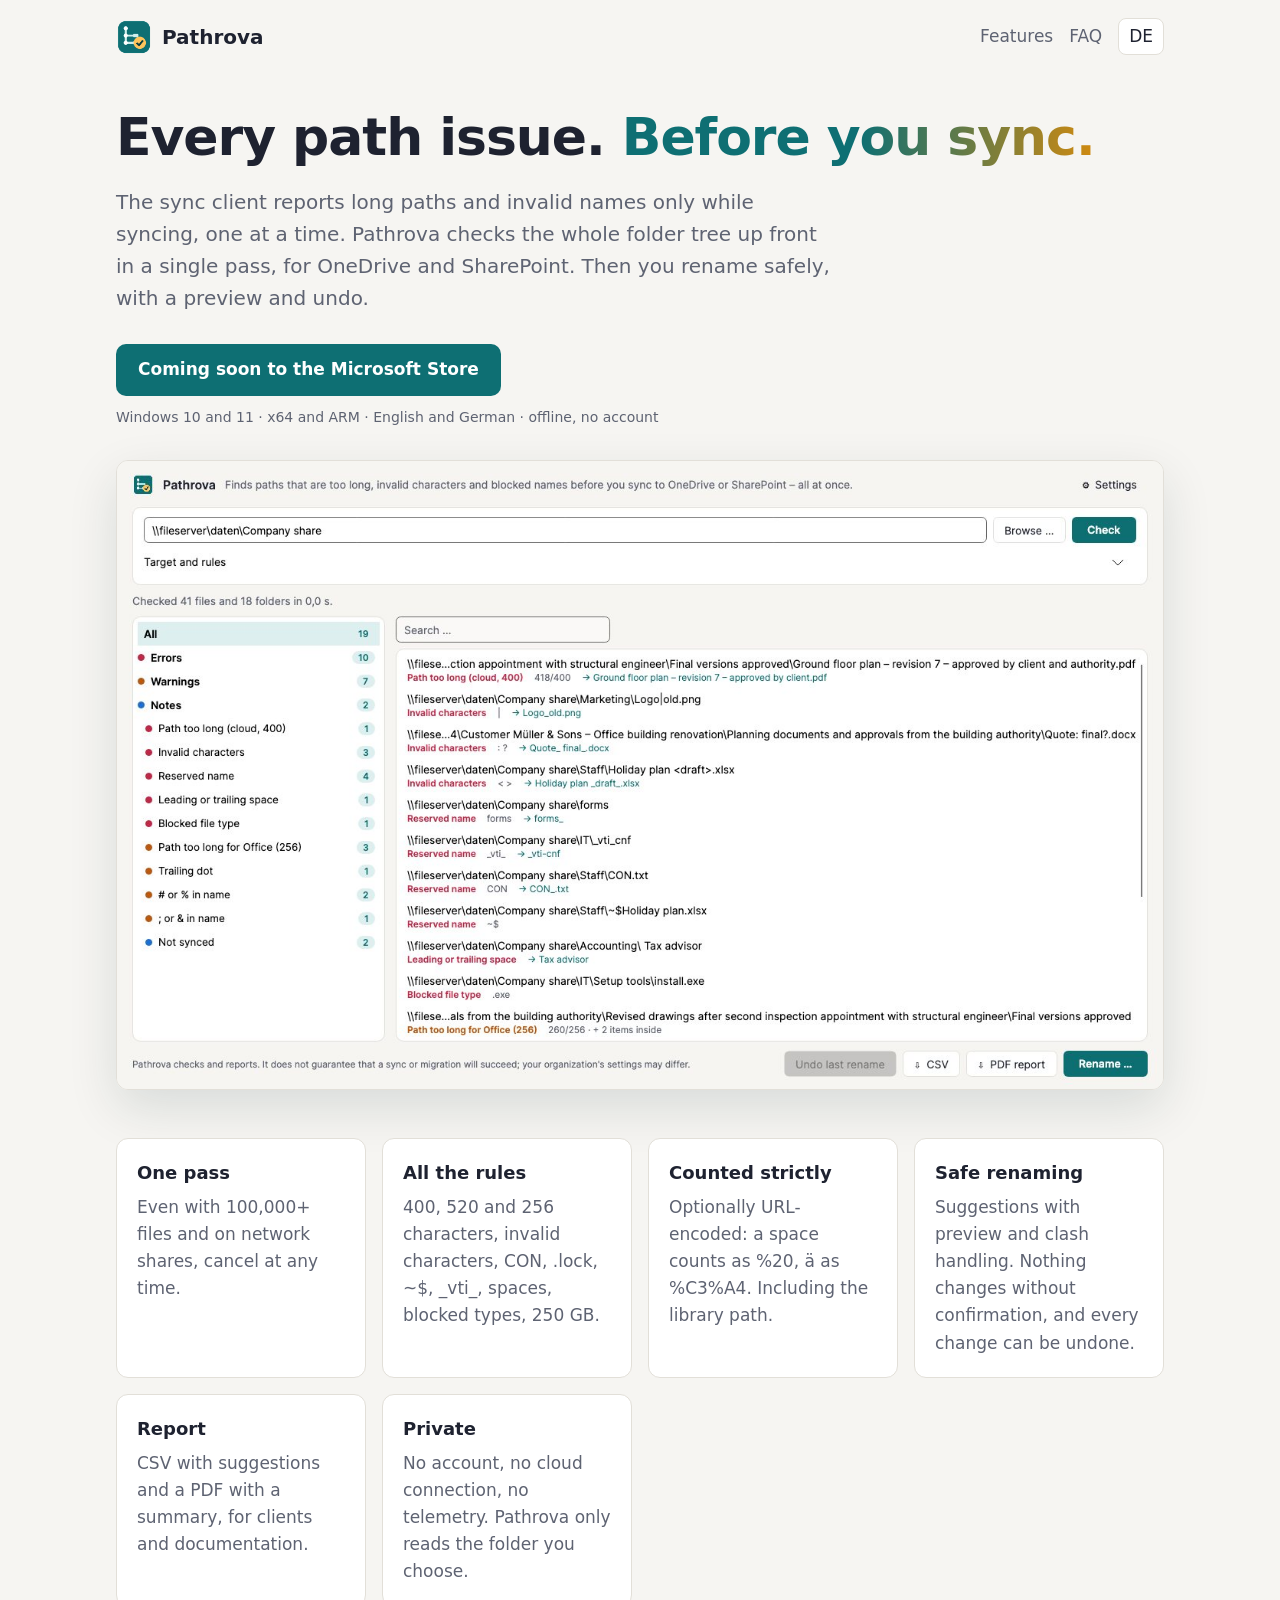
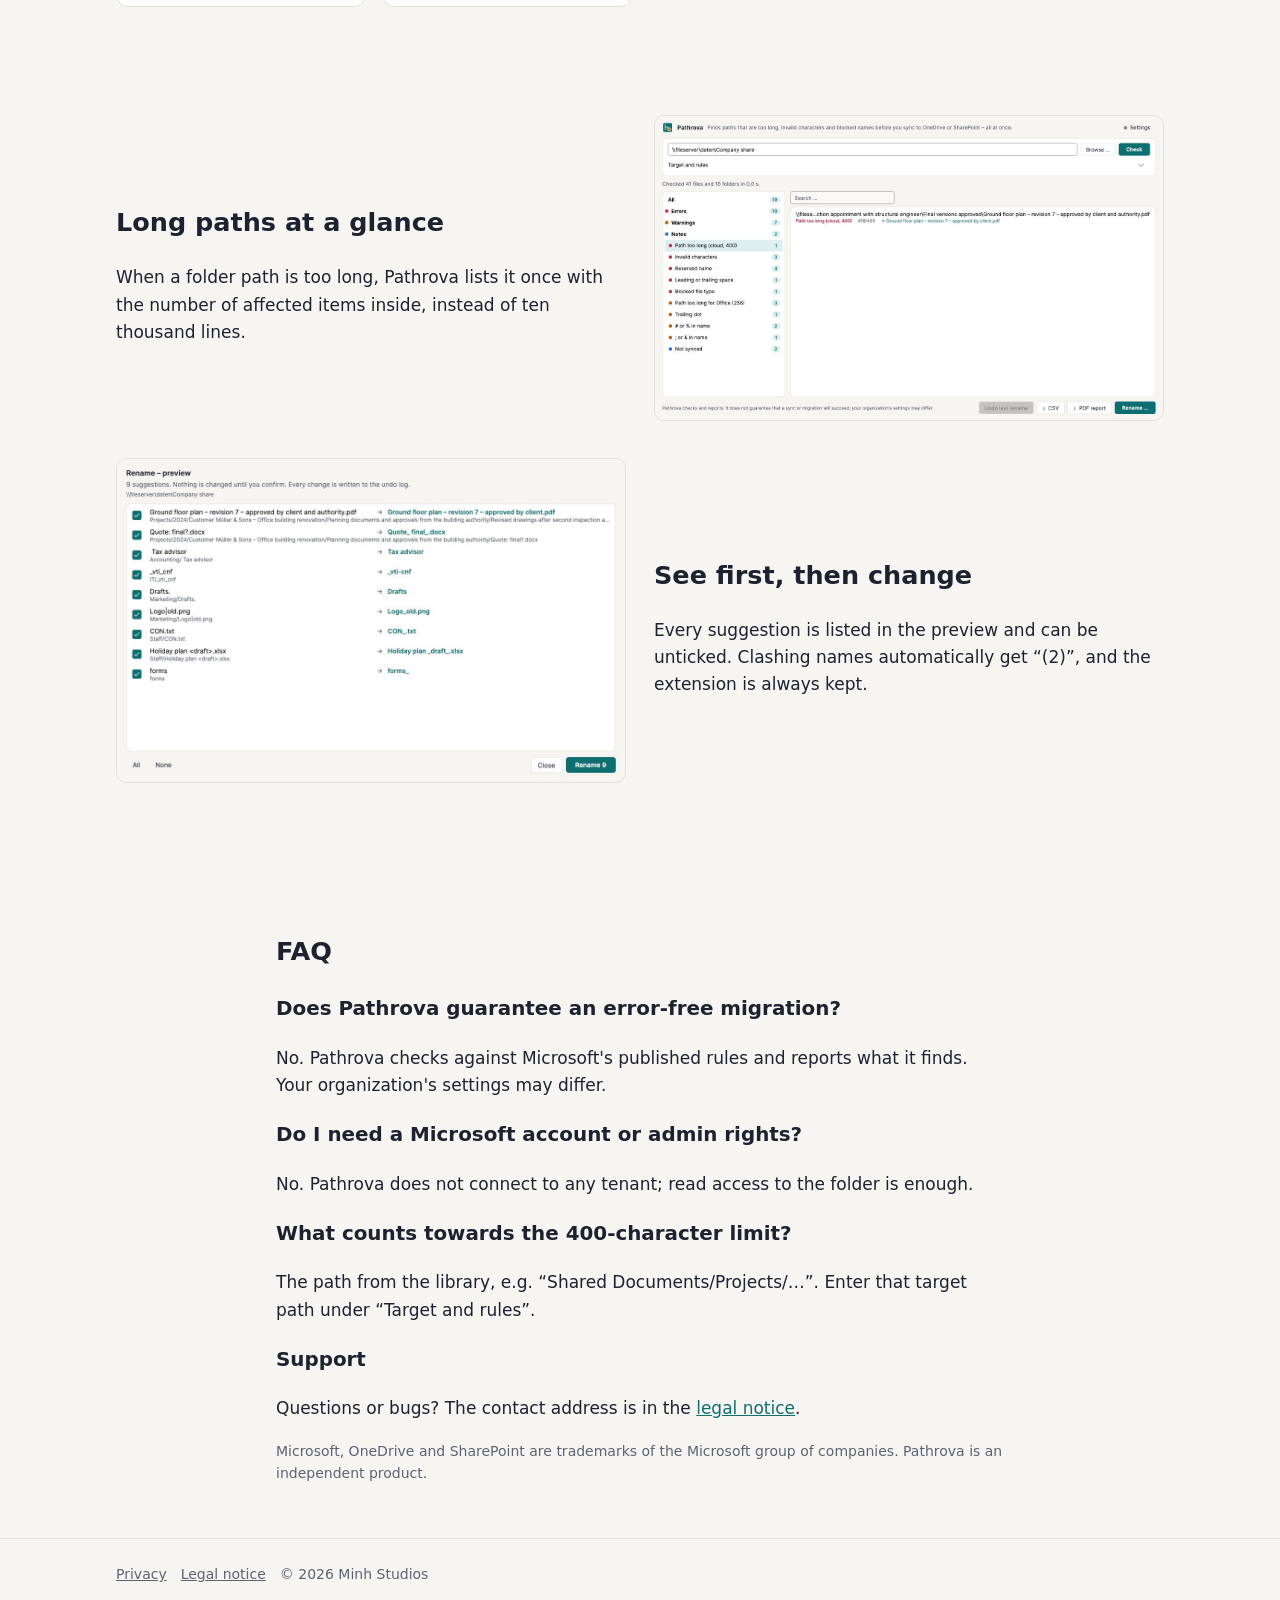
==== website/index.html @ bcbbc885 "Store-Texte, Webseite, MSIX- und Windows-Prüfskripte" ====
<!doctype html>
<html lang="de">
<head>
<meta charset="utf-8"><meta name="viewport" content="width=device-width,initial-scale=1">
<title>Pathrova – Pfadprüfer für Cloud-Migration</title>
<meta name="description" content="Pathrova findet zu lange Pfade, ungültige Zeichen und gesperrte Namen, bevor du Ordner nach OneDrive oder SharePoint synchronisierst – alle auf einmal, mit sicherem Umbenennen und Bericht.">
<meta property="og:title" content="Pathrova – Pfadprüfer für Cloud-Migration"><meta property="og:image" content="img/de-1-overview.jpg">
<link rel="icon" href="favicon.png"><link rel="stylesheet" href="style.css"><script src="lang.js"></script>
</head>
<body>
<div class="wrap">
<nav><a class="brand" href="./"><img src="img/icon.png" alt="">Pathrova</a>
<div class="links"><a href="#features"><span data-l="de">Funktionen</span><span data-l="en">Features</span></a><a href="#faq">FAQ</a><button class="lang" onclick="toggleLang()"><span data-l="de">EN</span><span data-l="en">DE</span></button></div></nav>

<h1><span data-l="de">Alle Pfadprobleme. <em>Vor dem Sync.</em></span><span data-l="en">Every path issue. <em>Before you sync.</em></span></h1>
<p class="lead"><span data-l="de">Der Sync-Client meldet zu lange Pfade und ungültige Namen erst unterwegs, und zwar einzeln. Pathrova prüft den ganzen Ordnerbaum vorher in einem Durchgang, für OneDrive und SharePoint. Danach benennst du sicher um, mit Vorschau und Rückgängig.</span>
<span data-l="en">The sync client reports long paths and invalid names only while syncing, one at a time. Pathrova checks the whole folder tree up front in a single pass, for OneDrive and SharePoint. Then you rename safely, with a preview and undo.</span></p>
<a class="btn" href="#" aria-disabled="true"><span data-l="de">Bald im Microsoft Store</span><span data-l="en">Coming soon to the Microsoft Store</span></a>
<p class="note"><span data-l="de">Windows 10 und 11 · x64 und ARM · Deutsch und Englisch · offline, ohne Konto</span><span data-l="en">Windows 10 and 11 · x64 and ARM · English and German · offline, no account</span></p>
<img class="shot" data-l="de" src="img/de-1-overview.jpg" alt="Pathrova zeigt alle Probleme einer Firmenablage nach Art gruppiert" width="1366" height="820">
<img class="shot" data-l="en" src="img/en-1-overview.jpg" alt="Pathrova showing all issues of a company share grouped by type" width="1366" height="820">
</div>

<section id="features"><div class="wrap grid">
<div class="card"><h3><span data-l="de">Ein Durchgang</span><span data-l="en">One pass</span></h3><p data-l="de">Auch bei 100.000+ Dateien und auf Netzlaufwerken, jederzeit abbrechbar.</p><p data-l="en">Even with 100,000+ files and on network shares, cancel at any time.</p></div>
<div class="card"><h3><span data-l="de">Alle Regeln</span><span data-l="en">All the rules</span></h3><p data-l="de">400, 520 und 256 Zeichen, ungültige Zeichen, CON, .lock, ~$, _vti_, Leerzeichen, gesperrte Typen, 250 GB.</p><p data-l="en">400, 520 and 256 characters, invalid characters, CON, .lock, ~$, _vti_, spaces, blocked types, 250 GB.</p></div>
<div class="card"><h3><span data-l="de">Streng gezählt</span><span data-l="en">Counted strictly</span></h3><p data-l="de">Wahlweise URL-kodiert: Leerzeichen zählt als %20, ä als %C3%A4. Inklusive Bibliothekspfad.</p><p data-l="en">Optionally URL-encoded: a space counts as %20, ä as %C3%A4. Including the library path.</p></div>
<div class="card"><h3><span data-l="de">Sicher umbenennen</span><span data-l="en">Safe renaming</span></h3><p data-l="de">Vorschläge mit Vorschau und Konfliktlösung. Ohne Bestätigung ändert sich nichts, jede Änderung lässt sich rückgängig machen.</p><p data-l="en">Suggestions with preview and clash handling. Nothing changes without confirmation, and every change can be undone.</p></div>
<div class="card"><h3><span data-l="de">Bericht</span><span data-l="en">Report</span></h3><p data-l="de">CSV mit Vorschlägen und PDF mit Zusammenfassung, für Kunden und Dokumentation.</p><p data-l="en">CSV with suggestions and a PDF with a summary, for clients and documentation.</p></div>
<div class="card"><h3><span data-l="de">Privat</span><span data-l="en">Private</span></h3><p data-l="de">Kein Konto, keine Cloud-Verbindung, keine Telemetrie. Pathrova liest nur den gewählten Ordner.</p><p data-l="en">No account, no cloud connection, no telemetry. Pathrova only reads the folder you choose.</p></div>
</div></section>

<section><div class="wrap">
<div class="two"><div><h2><span data-l="de">Lange Pfade übersichtlich</span><span data-l="en">Long paths at a glance</span></h2><p data-l="de">Ist ein Ordnerpfad zu lang, zeigt Pathrova ihn einmal mit der Zahl der betroffenen Elemente darunter, statt zehntausend Zeilen zu listen.</p><p data-l="en">When a folder path is too long, Pathrova lists it once with the number of affected items inside, instead of ten thousand lines.</p></div>
<div><img data-l="de" src="img/de-2-long-paths.jpg" alt="Zu lange Pfade" loading="lazy"><img data-l="en" src="img/en-2-long-paths.jpg" alt="Long paths" loading="lazy"></div></div>
<div class="two"><div><img data-l="de" src="img/de-4-rename-preview.jpg" alt="Umbenennen mit Vorschau" loading="lazy"><img data-l="en" src="img/en-4-rename-preview.jpg" alt="Rename preview" loading="lazy"></div>
<div><h2><span data-l="de">Erst sehen, dann ändern</span><span data-l="en">See first, then change</span></h2><p data-l="de">Jeder Vorschlag steht in der Vorschau und lässt sich abwählen. Gleichnamige Dateien bekommen automatisch „(2)“, die Endung bleibt immer erhalten.</p><p data-l="en">Every suggestion is listed in the preview and can be unticked. Clashing names automatically get “(2)”, and the extension is always kept.</p></div></div>
</div></section>

<section id="faq"><div class="wrap doc">
<h2>FAQ</h2>
<h3><span data-l="de">Garantiert Pathrova eine fehlerfreie Migration?</span><span data-l="en">Does Pathrova guarantee an error-free migration?</span></h3>
<p data-l="de">Nein. Pathrova prüft nach den veröffentlichten Regeln von Microsoft und zeigt an, was es findet. Einstellungen deiner Organisation können abweichen.</p><p data-l="en">No. Pathrova checks against Microsoft's published rules and reports what it finds. Your organization's settings may differ.</p>
<h3><span data-l="de">Brauche ich ein Microsoft-Konto oder Adminrechte?</span><span data-l="en">Do I need a Microsoft account or admin rights?</span></h3>
<p data-l="de">Nein. Pathrova verbindet sich mit keinem Mandanten, es reicht Lesezugriff auf den Ordner.</p><p data-l="en">No. Pathrova does not connect to any tenant; read access to the folder is enough.</p>
<h3><span data-l="de">Was zählt zur 400-Zeichen-Grenze?</span><span data-l="en">What counts towards the 400-character limit?</span></h3>
<p data-l="de">Der Pfad ab der Bibliothek, also z. B. „Freigegebene Dokumente/Projekte/…“. Diesen Zielpfad trägst du unter „Ziel und Regeln“ ein.</p><p data-l="en">The path from the library, e.g. “Shared Documents/Projects/…”. Enter that target path under “Target and rules”.</p>
<h3>Support</h3>
<p data-l="de">Fragen oder Fehler? Die Kontaktadresse steht im <a href="https://minh.systems/impressum/">Impressum</a>.</p><p data-l="en">Questions or bugs? The contact address is in the <a href="https://minh.systems/impressum/">legal notice</a>.</p>
<p class="note"><span data-l="de">Microsoft, OneDrive und SharePoint sind Marken der Microsoft-Unternehmensgruppe. Pathrova ist ein unabhängiges Produkt.</span><span data-l="en">Microsoft, OneDrive and SharePoint are trademarks of the Microsoft group of companies. Pathrova is an independent product.</span></p>
</div></section>

<footer><div class="wrap"><a href="privacy.html"><span data-l="de">Datenschutz</span><span data-l="en">Privacy</span></a><a href="https://minh.systems/impressum/"><span data-l="de">Impressum</span><span data-l="en">Legal notice</span></a><span>© 2026 Minh Studios</span></div></footer>
</body>
</html>
---- website/style.css ----
:root{--bg:#f6f5f2;--surface:#fff;--ink:#1e2230;--muted:#5e6372;--line:#e2dfd8;--accent:#0e6f73;--on:#fff;--left:#0e6f73;--right:#d08a10}
@media (prefers-color-scheme:dark){:root{--bg:#15171e;--surface:#1e212b;--ink:#ecedf3;--muted:#a3a8b8;--line:#323748;--accent:#6fd3cf;--on:#062a2b;--left:#6fd3cf;--right:#ffc45c}}
*{box-sizing:border-box}html{-webkit-text-size-adjust:100%}
body{margin:0;background:var(--bg);color:var(--ink);font:17px/1.6 "Segoe UI Variable Text","Segoe UI",system-ui,-apple-system,sans-serif}
a{color:var(--accent)}.wrap{max-width:1080px;margin:0 auto;padding:0 16px}
nav{display:flex;align-items:center;justify-content:space-between;padding:18px 0;gap:12px}
.brand{display:flex;align-items:center;gap:10px;font-weight:700;font-size:20px;color:var(--ink);text-decoration:none}.brand img{width:36px;height:36px}
.links{display:flex;gap:16px;align-items:center}.links a{color:var(--muted);text-decoration:none}
button.lang{border:1px solid var(--line);background:var(--surface);color:var(--ink);border-radius:8px;padding:4px 10px;font:inherit;cursor:pointer}
h1{font-size:clamp(32px,5vw,52px);line-height:1.1;margin:36px 0 14px;letter-spacing:-.02em}
h1 em{font-style:normal;background:linear-gradient(90deg,var(--left),var(--accent),var(--right));-webkit-background-clip:text;background-clip:text;color:transparent}
.lead{font-size:20px;color:var(--muted);max-width:720px}
.btn{display:inline-block;background:var(--accent);color:var(--on);padding:12px 22px;border-radius:10px;text-decoration:none;font-weight:600;margin:10px 8px 0 0}
.btn.alt{background:transparent;color:var(--ink);border:1px solid var(--line)}
.note{color:var(--muted);font-size:14px;margin-top:10px}
.shot{width:100%;height:auto;border-radius:12px;border:1px solid var(--line);box-shadow:0 18px 50px rgba(10,40,40,.12);margin:32px 0 8px;display:block}
section{padding:40px 0}
.grid{display:grid;grid-template-columns:repeat(auto-fit,minmax(240px,1fr));gap:16px}
.card{background:var(--surface);border:1px solid var(--line);border-radius:12px;padding:20px}.card h3{margin:0 0 6px;font-size:18px}.card p{margin:0;color:var(--muted)}
.two{display:grid;grid-template-columns:1fr 1fr;gap:28px;align-items:center;margin:28px 0}.two img{width:100%;border-radius:10px;border:1px solid var(--line)}
@media (max-width:760px){.two{grid-template-columns:1fr}}
table{border-collapse:collapse;width:100%;background:var(--surface);border-radius:12px;overflow:hidden}th,td{padding:10px 12px;border-bottom:1px solid var(--line);text-align:left}
footer{border-top:1px solid var(--line);padding:24px 0;color:var(--muted);font-size:14px}footer a{color:var(--muted);margin-right:14px}
html[lang=de] [data-l=en],html[lang=en] [data-l=de]{display:none}
.doc{max-width:760px}.doc h2{margin-top:32px}
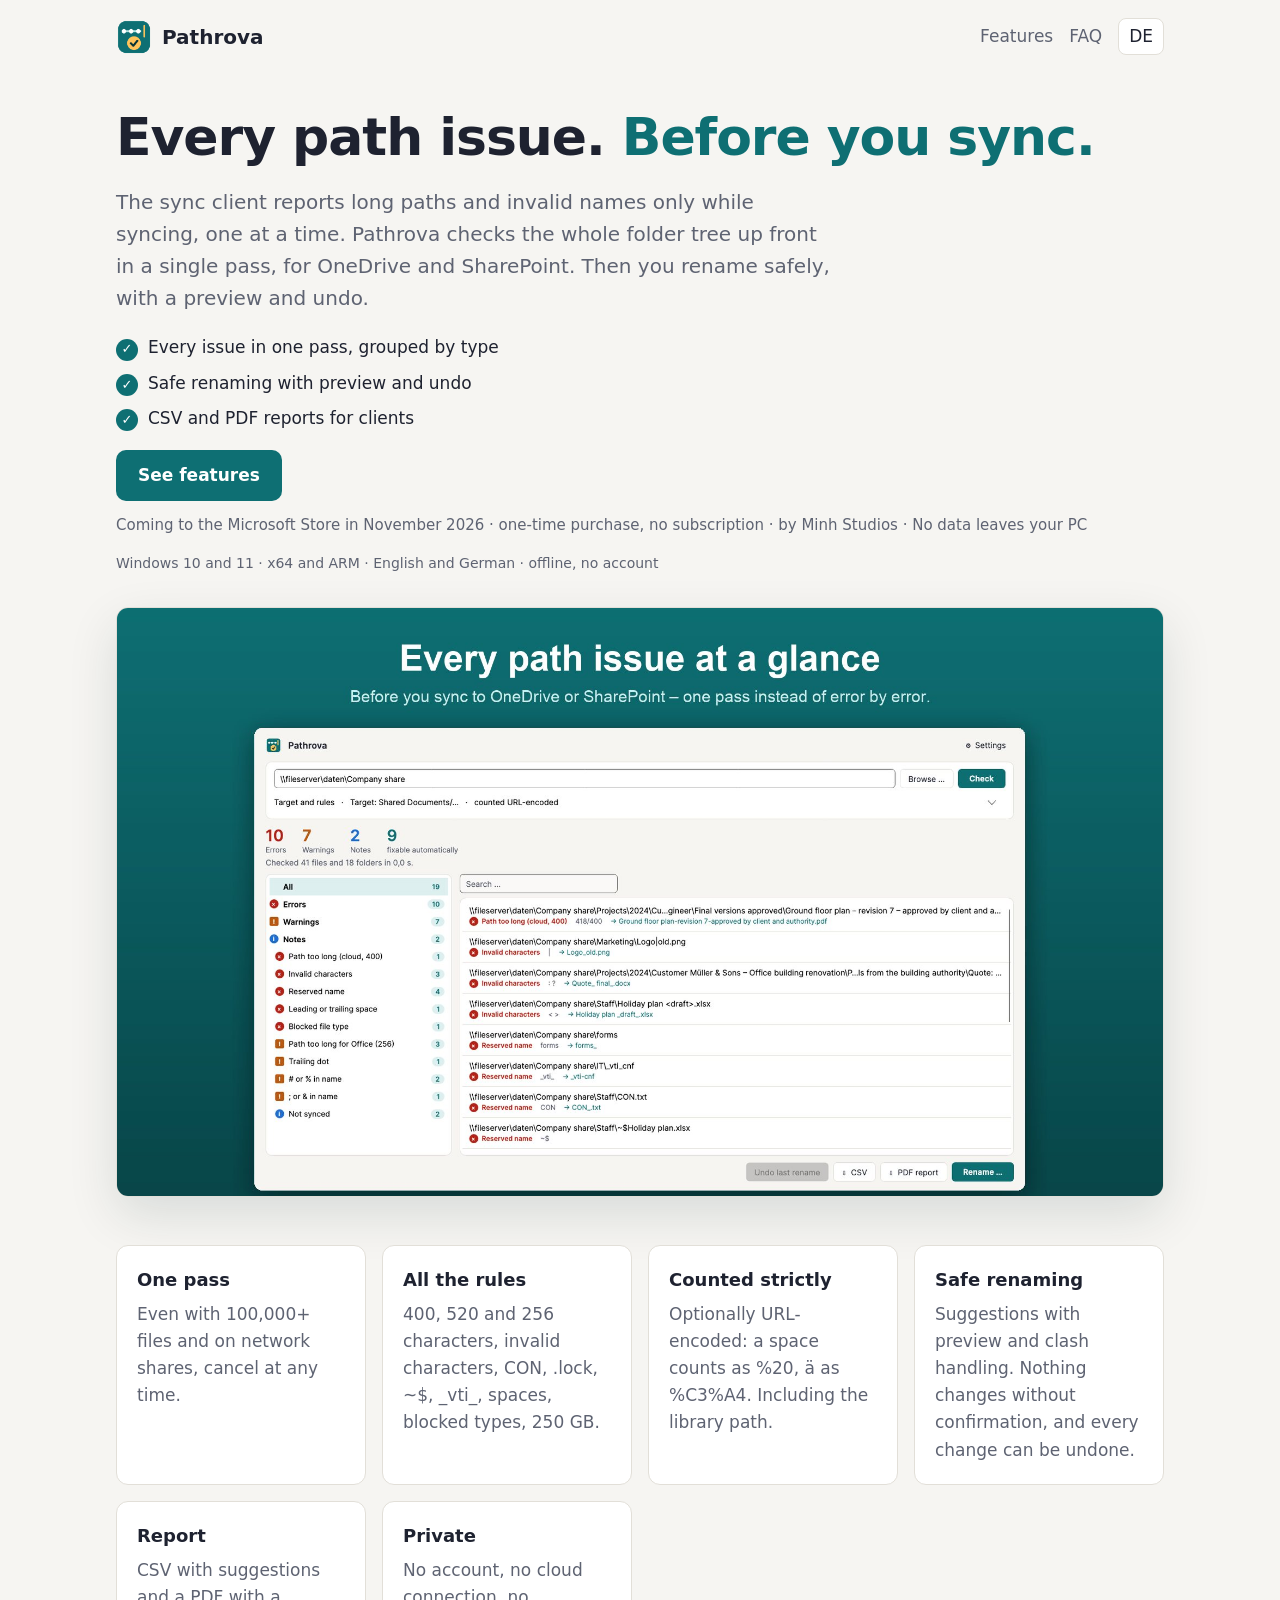
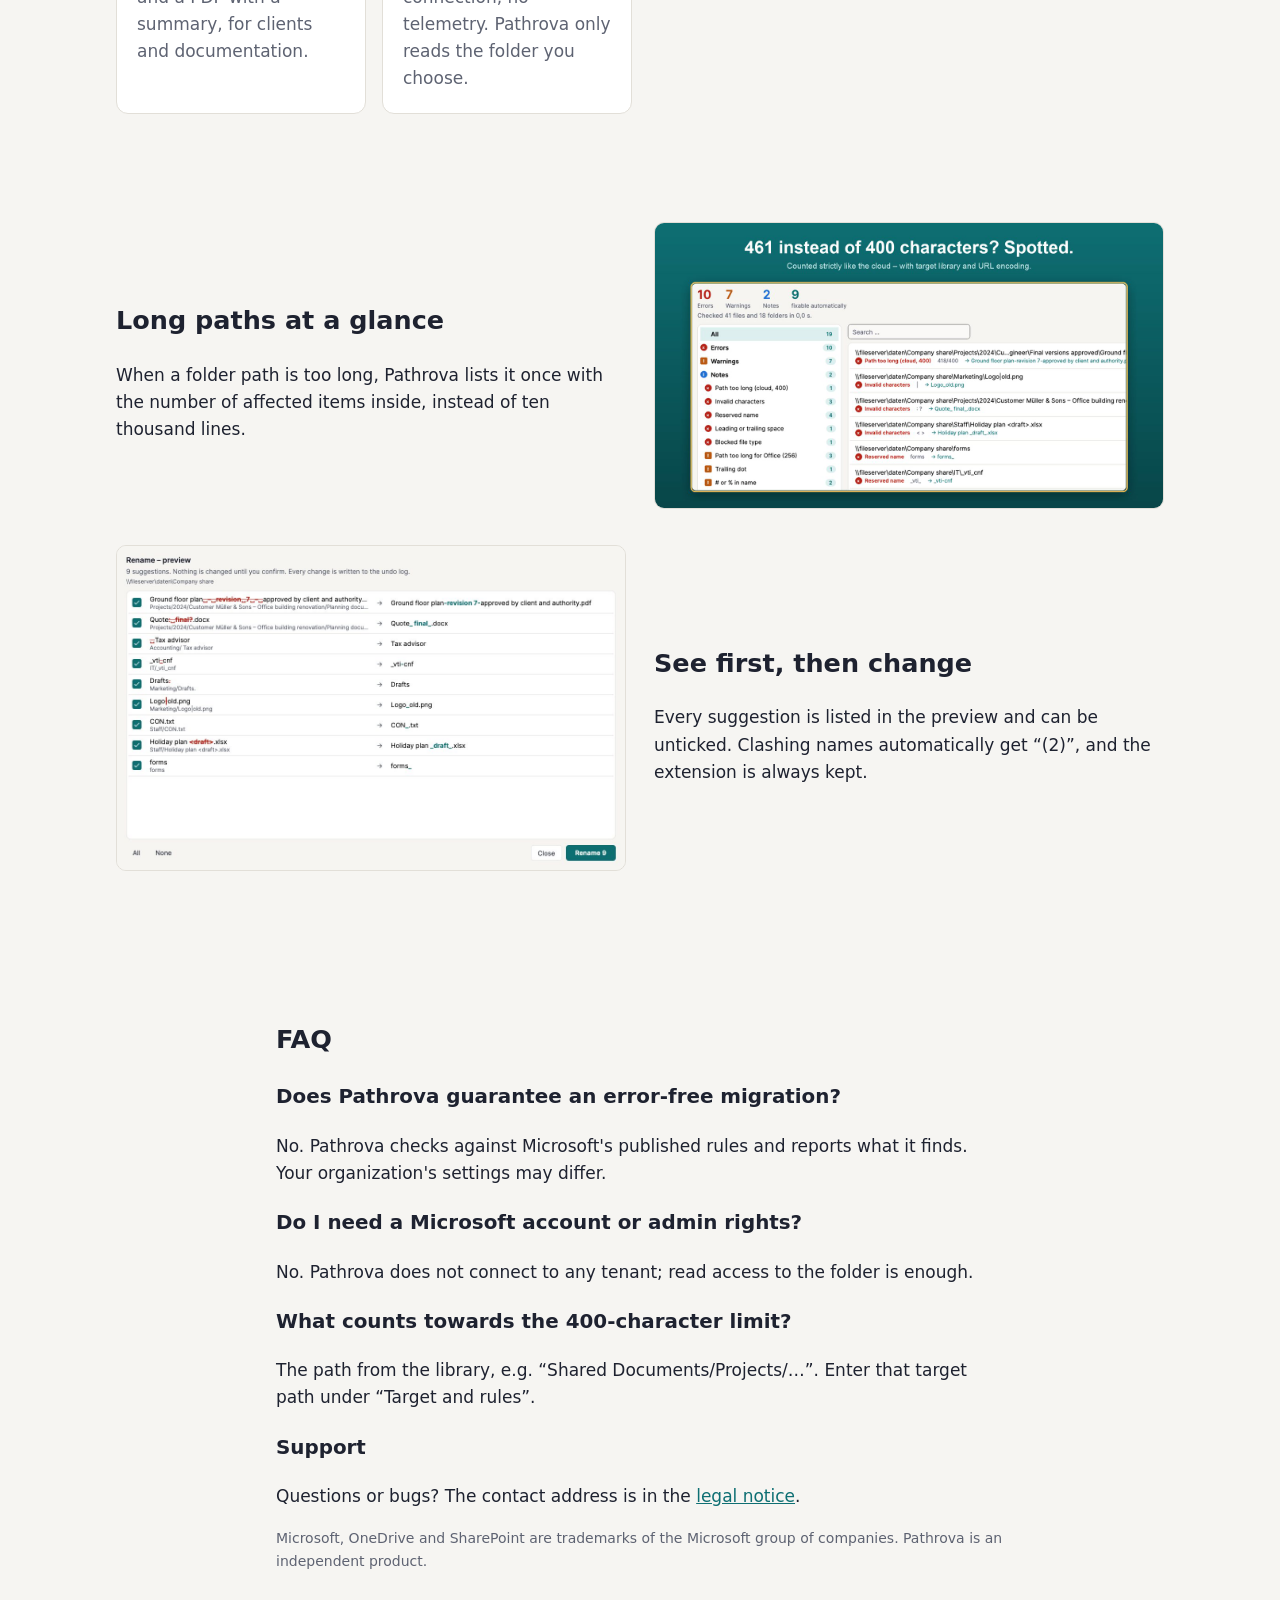
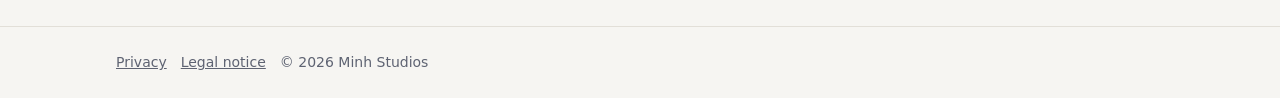
==== commit bea1b1ec: "Art Review Runde 1: Icon, KPI-Leiste, Leerzustand, Diff-Vorschau, behutsames Kürzen, Marketing-Bilde" ====
--- a/website/index.html
+++ b/website/index.html
@@ -4,7 +4,7 @@
 <meta charset="utf-8"><meta name="viewport" content="width=device-width,initial-scale=1">
 <title>Pathrova – Pfadprüfer für Cloud-Migration</title>
 <meta name="description" content="Pathrova findet zu lange Pfade, ungültige Zeichen und gesperrte Namen, bevor du Ordner nach OneDrive oder SharePoint synchronisierst – alle auf einmal, mit sicherem Umbenennen und Bericht.">
-<meta property="og:title" content="Pathrova – Pfadprüfer für Cloud-Migration"><meta property="og:image" content="img/de-1-overview.jpg">
+<meta property="og:title" content="Pathrova – Pfadprüfer für Cloud-Migration"><meta property="og:image" content="https://minh.systems/Pathrova/img/de-hero.jpg">
 <link rel="icon" href="favicon.png"><link rel="stylesheet" href="style.css"><script src="lang.js"></script>
 </head>
 <body>
@@ -15,10 +15,14 @@
 <h1><span data-l="de">Alle Pfadprobleme. <em>Vor dem Sync.</em></span><span data-l="en">Every path issue. <em>Before you sync.</em></span></h1>
 <p class="lead"><span data-l="de">Der Sync-Client meldet zu lange Pfade und ungültige Namen erst unterwegs, und zwar einzeln. Pathrova prüft den ganzen Ordnerbaum vorher in einem Durchgang, für OneDrive und SharePoint. Danach benennst du sicher um, mit Vorschau und Rückgängig.</span>
 <span data-l="en">The sync client reports long paths and invalid names only while syncing, one at a time. Pathrova checks the whole folder tree up front in a single pass, for OneDrive and SharePoint. Then you rename safely, with a preview and undo.</span></p>
-<a class="btn" href="#" aria-disabled="true"><span data-l="de">Bald im Microsoft Store</span><span data-l="en">Coming soon to the Microsoft Store</span></a>
+<ul class="points"><li><span data-l="de">Alle Probleme in einem Durchgang, nach Art gruppiert</span><span data-l="en">Every issue in one pass, grouped by type</span></li>
+<li><span data-l="de">Sicher umbenennen mit Vorschau und Rückgängig</span><span data-l="en">Safe renaming with preview and undo</span></li>
+<li><span data-l="de">CSV- und PDF-Bericht für Kunden</span><span data-l="en">CSV and PDF reports for clients</span></li></ul>
+<a class="btn" href="#features"><span data-l="de">Funktionen ansehen</span><span data-l="en">See features</span></a>
+<p class="trust"><span data-l="de">Erscheint im November 2026 im Microsoft Store · Einmalkauf, kein Abo · von Minh Studios · Keine Daten verlassen deinen PC</span><span data-l="en">Coming to the Microsoft Store in November 2026 · one-time purchase, no subscription · by Minh Studios · No data leaves your PC</span></p>
 <p class="note"><span data-l="de">Windows 10 und 11 · x64 und ARM · Deutsch und Englisch · offline, ohne Konto</span><span data-l="en">Windows 10 and 11 · x64 and ARM · English and German · offline, no account</span></p>
-<img class="shot" data-l="de" src="img/de-1-overview.jpg" alt="Pathrova zeigt alle Probleme einer Firmenablage nach Art gruppiert" width="1366" height="820">
-<img class="shot" data-l="en" src="img/en-1-overview.jpg" alt="Pathrova showing all issues of a company share grouped by type" width="1366" height="820">
+<img class="shot" data-l="de" src="img/de-hero.jpg" alt="Pathrova zeigt alle Probleme einer Firmenablage nach Art gruppiert" width="1920" height="1080">
+<img class="shot" data-l="en" src="img/en-hero.jpg" alt="Pathrova showing all issues of a company share grouped by type" width="1920" height="1080">
 </div>
 
 <section id="features"><div class="wrap grid">
@@ -32,7 +36,7 @@
 
 <section><div class="wrap">
 <div class="two"><div><h2><span data-l="de">Lange Pfade übersichtlich</span><span data-l="en">Long paths at a glance</span></h2><p data-l="de">Ist ein Ordnerpfad zu lang, zeigt Pathrova ihn einmal mit der Zahl der betroffenen Elemente darunter, statt zehntausend Zeilen zu listen.</p><p data-l="en">When a folder path is too long, Pathrova lists it once with the number of affected items inside, instead of ten thousand lines.</p></div>
-<div><img data-l="de" src="img/de-2-long-paths.jpg" alt="Zu lange Pfade" loading="lazy"><img data-l="en" src="img/en-2-long-paths.jpg" alt="Long paths" loading="lazy"></div></div>
+<div><img data-l="de" src="img/de-zoom.jpg" alt="Zu lange Pfade" loading="lazy"><img data-l="en" src="img/en-zoom.jpg" alt="Long paths" loading="lazy"></div></div>
 <div class="two"><div><img data-l="de" src="img/de-4-rename-preview.jpg" alt="Umbenennen mit Vorschau" loading="lazy"><img data-l="en" src="img/en-4-rename-preview.jpg" alt="Rename preview" loading="lazy"></div>
 <div><h2><span data-l="de">Erst sehen, dann ändern</span><span data-l="en">See first, then change</span></h2><p data-l="de">Jeder Vorschlag steht in der Vorschau und lässt sich abwählen. Gleichnamige Dateien bekommen automatisch „(2)“, die Endung bleibt immer erhalten.</p><p data-l="en">Every suggestion is listed in the preview and can be unticked. Clashing names automatically get “(2)”, and the extension is always kept.</p></div></div>
 </div></section>
--- a/website/style.css
+++ b/website/style.css
@@ -8,7 +8,7 @@
 .links{display:flex;gap:16px;align-items:center}.links a{color:var(--muted);text-decoration:none}
 button.lang{border:1px solid var(--line);background:var(--surface);color:var(--ink);border-radius:8px;padding:4px 10px;font:inherit;cursor:pointer}
 h1{font-size:clamp(32px,5vw,52px);line-height:1.1;margin:36px 0 14px;letter-spacing:-.02em}
-h1 em{font-style:normal;background:linear-gradient(90deg,var(--left),var(--accent),var(--right));-webkit-background-clip:text;background-clip:text;color:transparent}
+h1 em{font-style:normal;color:var(--accent)}
 .lead{font-size:20px;color:var(--muted);max-width:720px}
 .btn{display:inline-block;background:var(--accent);color:var(--on);padding:12px 22px;border-radius:10px;text-decoration:none;font-weight:600;margin:10px 8px 0 0}
 .btn.alt{background:transparent;color:var(--ink);border:1px solid var(--line)}
@@ -23,3 +23,6 @@
 footer{border-top:1px solid var(--line);padding:24px 0;color:var(--muted);font-size:14px}footer a{color:var(--muted);margin-right:14px}
 html[lang=de] [data-l=en],html[lang=en] [data-l=de]{display:none}
 .doc{max-width:760px}.doc h2{margin-top:32px}
+@media (max-width:480px){.links a{display:none}}
+.points{list-style:none;padding:0;margin:18px 0 8px;display:grid;gap:8px}.points li{display:flex;gap:10px;align-items:baseline}.points li::before{content:"✓";color:var(--on);background:var(--accent);border-radius:50%;width:22px;height:22px;flex:none;display:inline-flex;align-items:center;justify-content:center;font-size:13px;font-weight:700}
+.trust{color:var(--muted);font-size:15px;margin-top:12px}
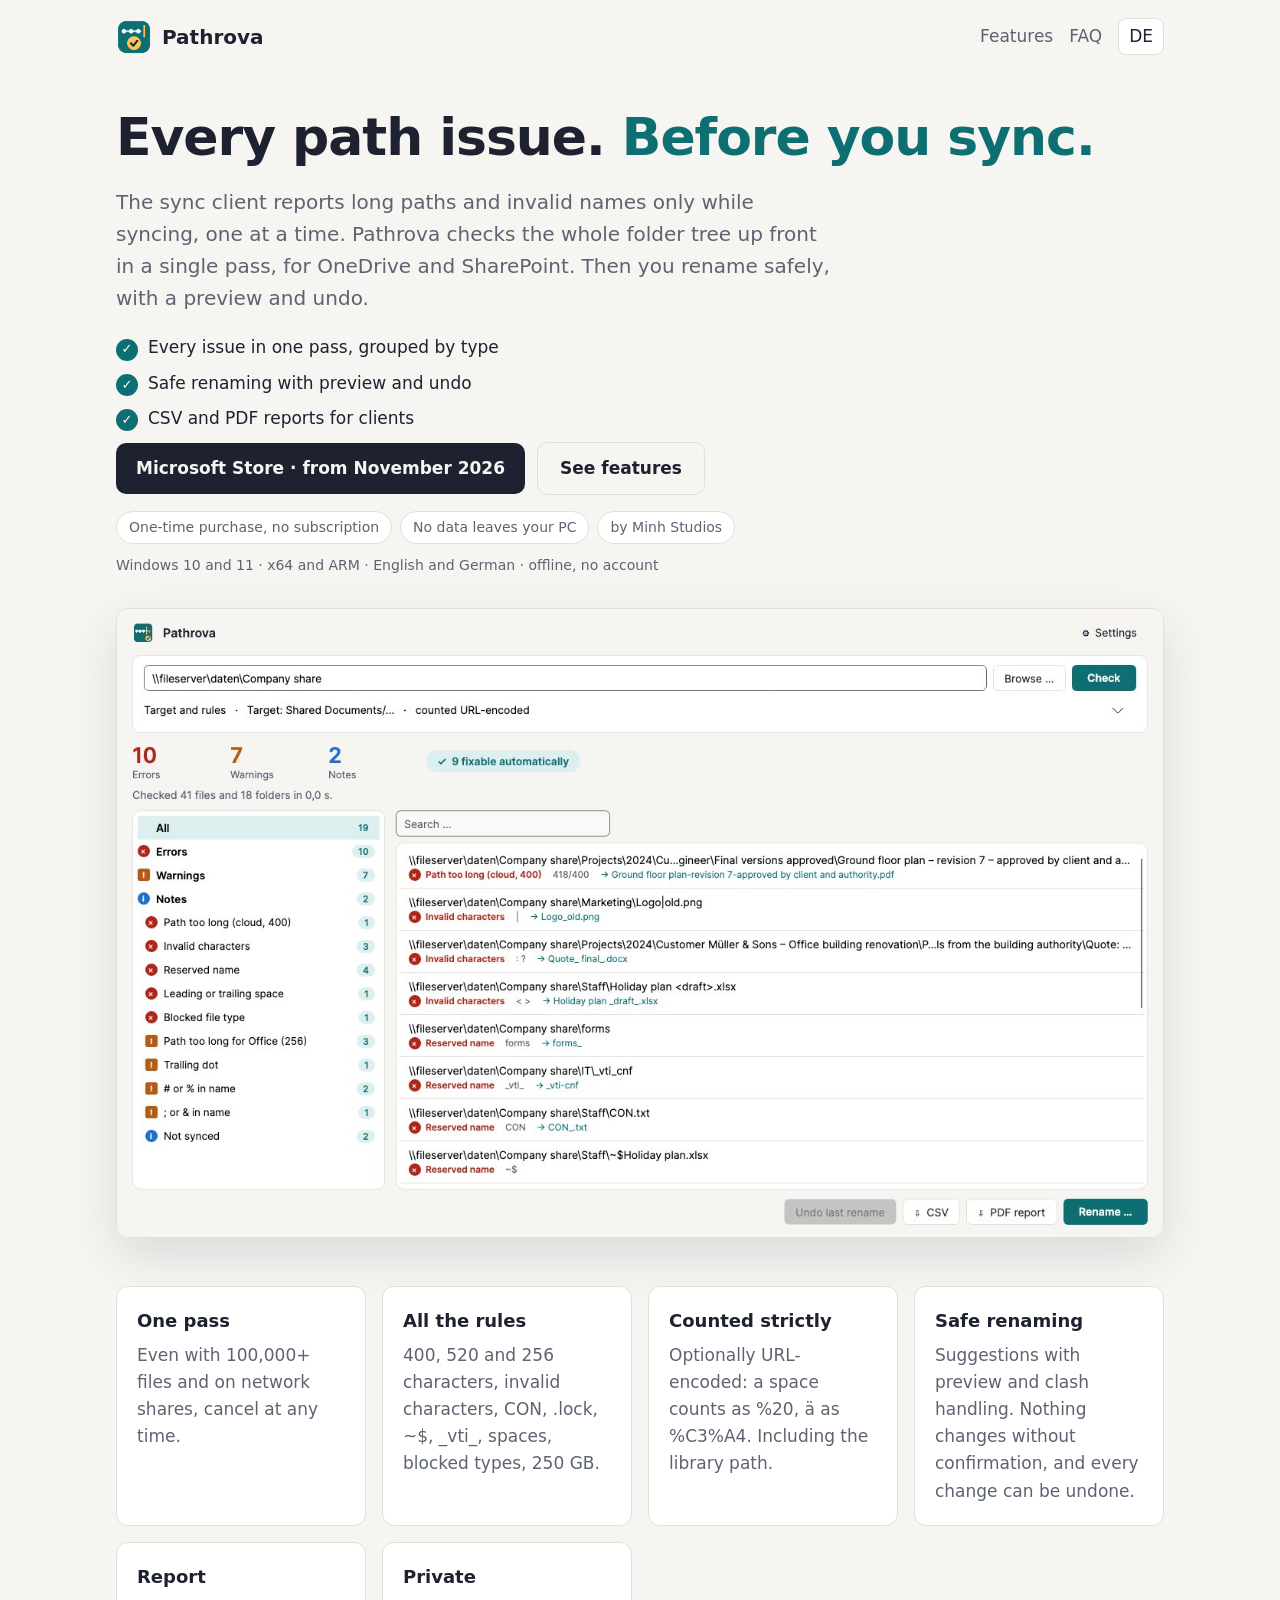
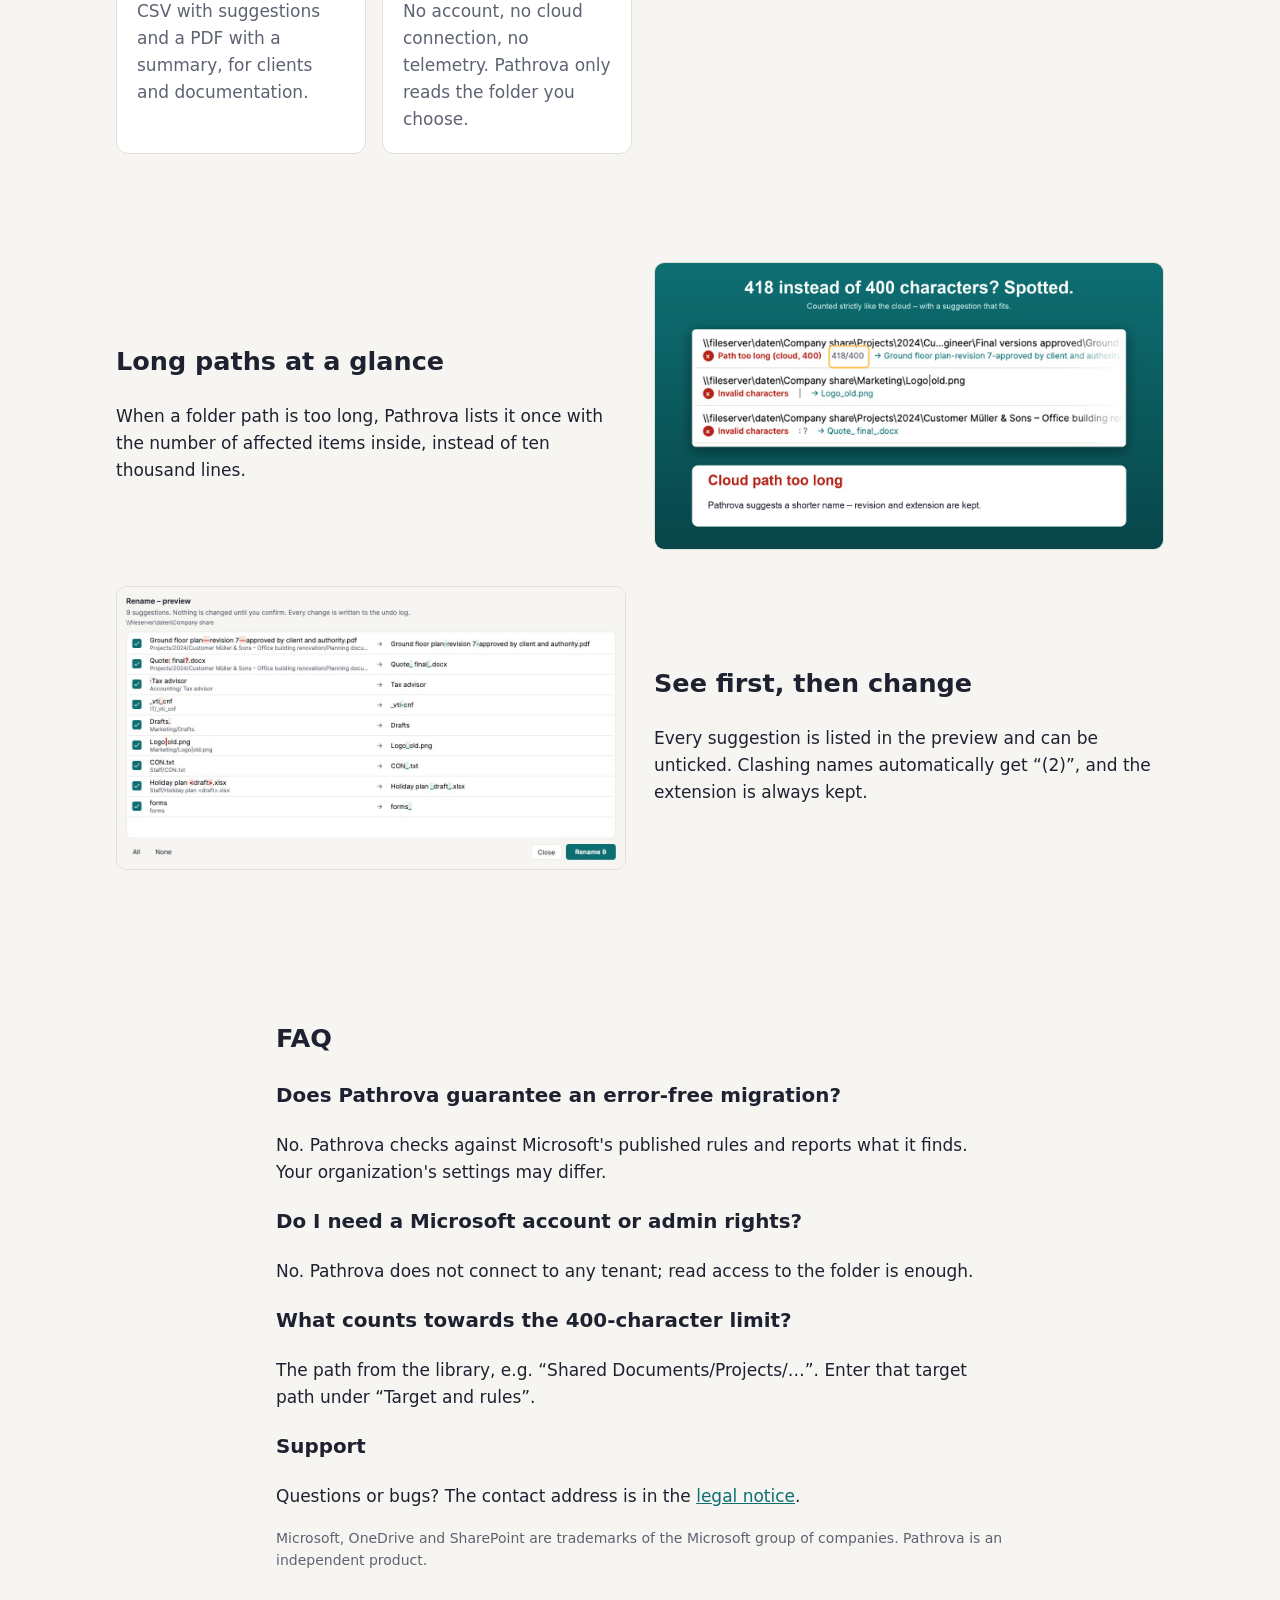
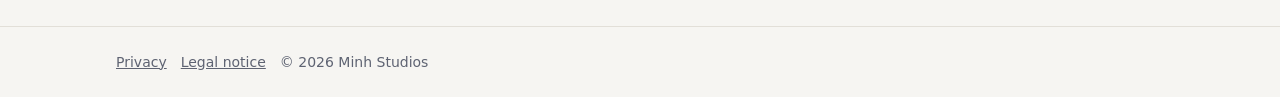
==== commit 93841dc9: "Art Review Runde 2: Icon-Idee Pfad trifft Grenze, zeichengenauer Diff, KPI-Spalten, PDF-Kopf, neue S" ====
--- a/website/index.html
+++ b/website/index.html
@@ -18,11 +18,11 @@
 <ul class="points"><li><span data-l="de">Alle Probleme in einem Durchgang, nach Art gruppiert</span><span data-l="en">Every issue in one pass, grouped by type</span></li>
 <li><span data-l="de">Sicher umbenennen mit Vorschau und Rückgängig</span><span data-l="en">Safe renaming with preview and undo</span></li>
 <li><span data-l="de">CSV- und PDF-Bericht für Kunden</span><span data-l="en">CSV and PDF reports for clients</span></li></ul>
-<a class="btn" href="#features"><span data-l="de">Funktionen ansehen</span><span data-l="en">See features</span></a>
-<p class="trust"><span data-l="de">Erscheint im November 2026 im Microsoft Store · Einmalkauf, kein Abo · von Minh Studios · Keine Daten verlassen deinen PC</span><span data-l="en">Coming to the Microsoft Store in November 2026 · one-time purchase, no subscription · by Minh Studios · No data leaves your PC</span></p>
+<div class="cta"><span class="badge-slot"><span data-l="de">Microsoft Store · ab November 2026</span><span data-l="en">Microsoft Store · from November 2026</span></span><a class="btn alt" href="#features"><span data-l="de">Funktionen ansehen</span><span data-l="en">See features</span></a></div>
+<div class="chips"><span data-l="de">Einmalkauf, kein Abo</span><span data-l="en">One-time purchase, no subscription</span><span data-l="de">Keine Daten verlassen deinen PC</span><span data-l="en">No data leaves your PC</span><span data-l="de">von Minh Studios</span><span data-l="en">by Minh Studios</span></div>
 <p class="note"><span data-l="de">Windows 10 und 11 · x64 und ARM · Deutsch und Englisch · offline, ohne Konto</span><span data-l="en">Windows 10 and 11 · x64 and ARM · English and German · offline, no account</span></p>
-<img class="shot" data-l="de" src="img/de-hero.jpg" alt="Pathrova zeigt alle Probleme einer Firmenablage nach Art gruppiert" width="1920" height="1080">
-<img class="shot" data-l="en" src="img/en-hero.jpg" alt="Pathrova showing all issues of a company share grouped by type" width="1920" height="1080">
+<img class="shot" data-l="de" src="img/de-hero.jpg" alt="Pathrova zeigt alle Probleme einer Firmenablage nach Art gruppiert" width="1366" height="820">
+<img class="shot" data-l="en" src="img/en-hero.jpg" alt="Pathrova showing all issues of a company share grouped by type" width="1366" height="820">
 </div>
 
 <section id="features"><div class="wrap grid">
--- a/website/style.css
+++ b/website/style.css
@@ -25,4 +25,7 @@
 .doc{max-width:760px}.doc h2{margin-top:32px}
 @media (max-width:480px){.links a{display:none}}
 .points{list-style:none;padding:0;margin:18px 0 8px;display:grid;gap:8px}.points li{display:flex;gap:10px;align-items:baseline}.points li::before{content:"✓";color:var(--on);background:var(--accent);border-radius:50%;width:22px;height:22px;flex:none;display:inline-flex;align-items:center;justify-content:center;font-size:13px;font-weight:700}
-.trust{color:var(--muted);font-size:15px;margin-top:12px}
+.cta{display:flex;flex-wrap:wrap;gap:12px;align-items:center;margin-top:10px}.cta .btn{margin:0}
+.badge-slot{display:inline-flex;align-items:center;gap:10px;background:var(--ink);color:var(--bg);padding:12px 20px;border-radius:10px;font-weight:600}
+.chips{display:flex;flex-wrap:wrap;gap:8px;margin-top:16px}.chips span{background:var(--surface);border:1px solid var(--line);border-radius:999px;padding:4px 12px;font-size:14px;color:var(--muted)}
+html[lang=de] .chips [data-l=en],html[lang=en] .chips [data-l=de]{display:none}
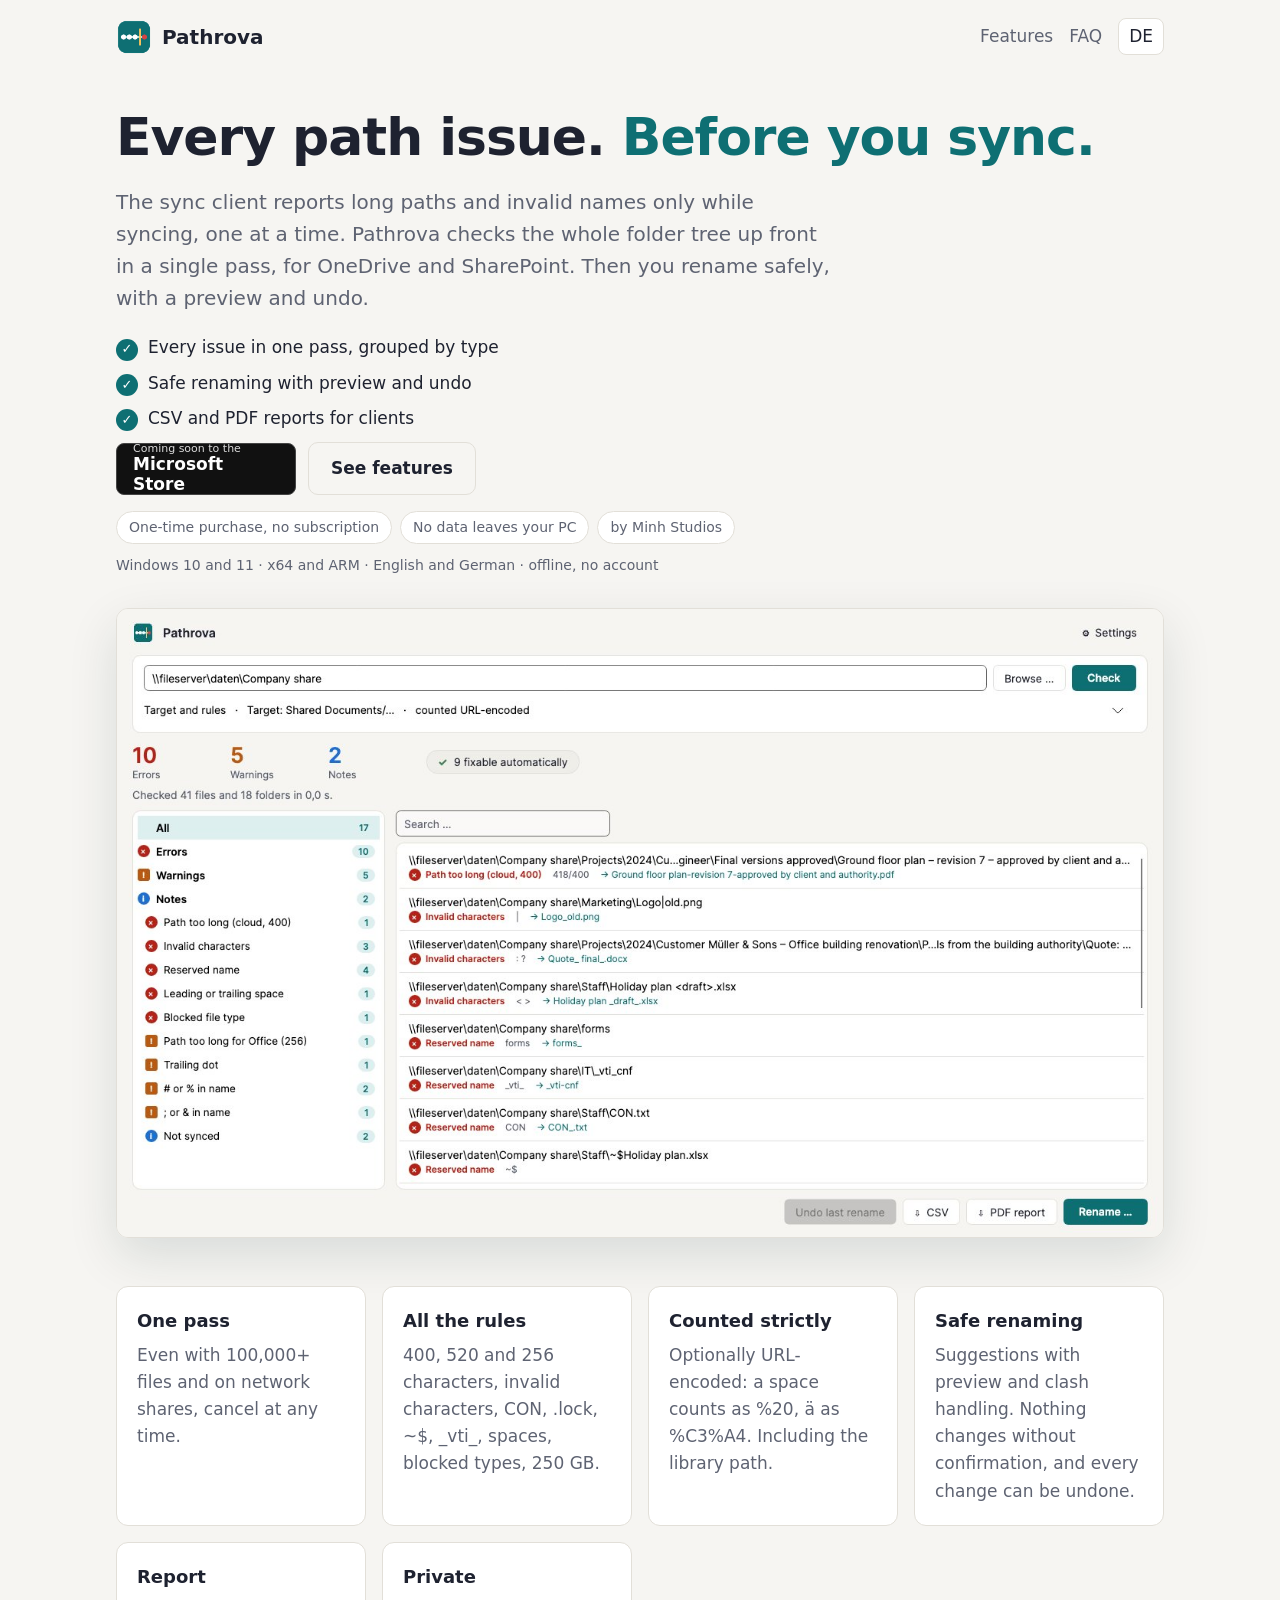
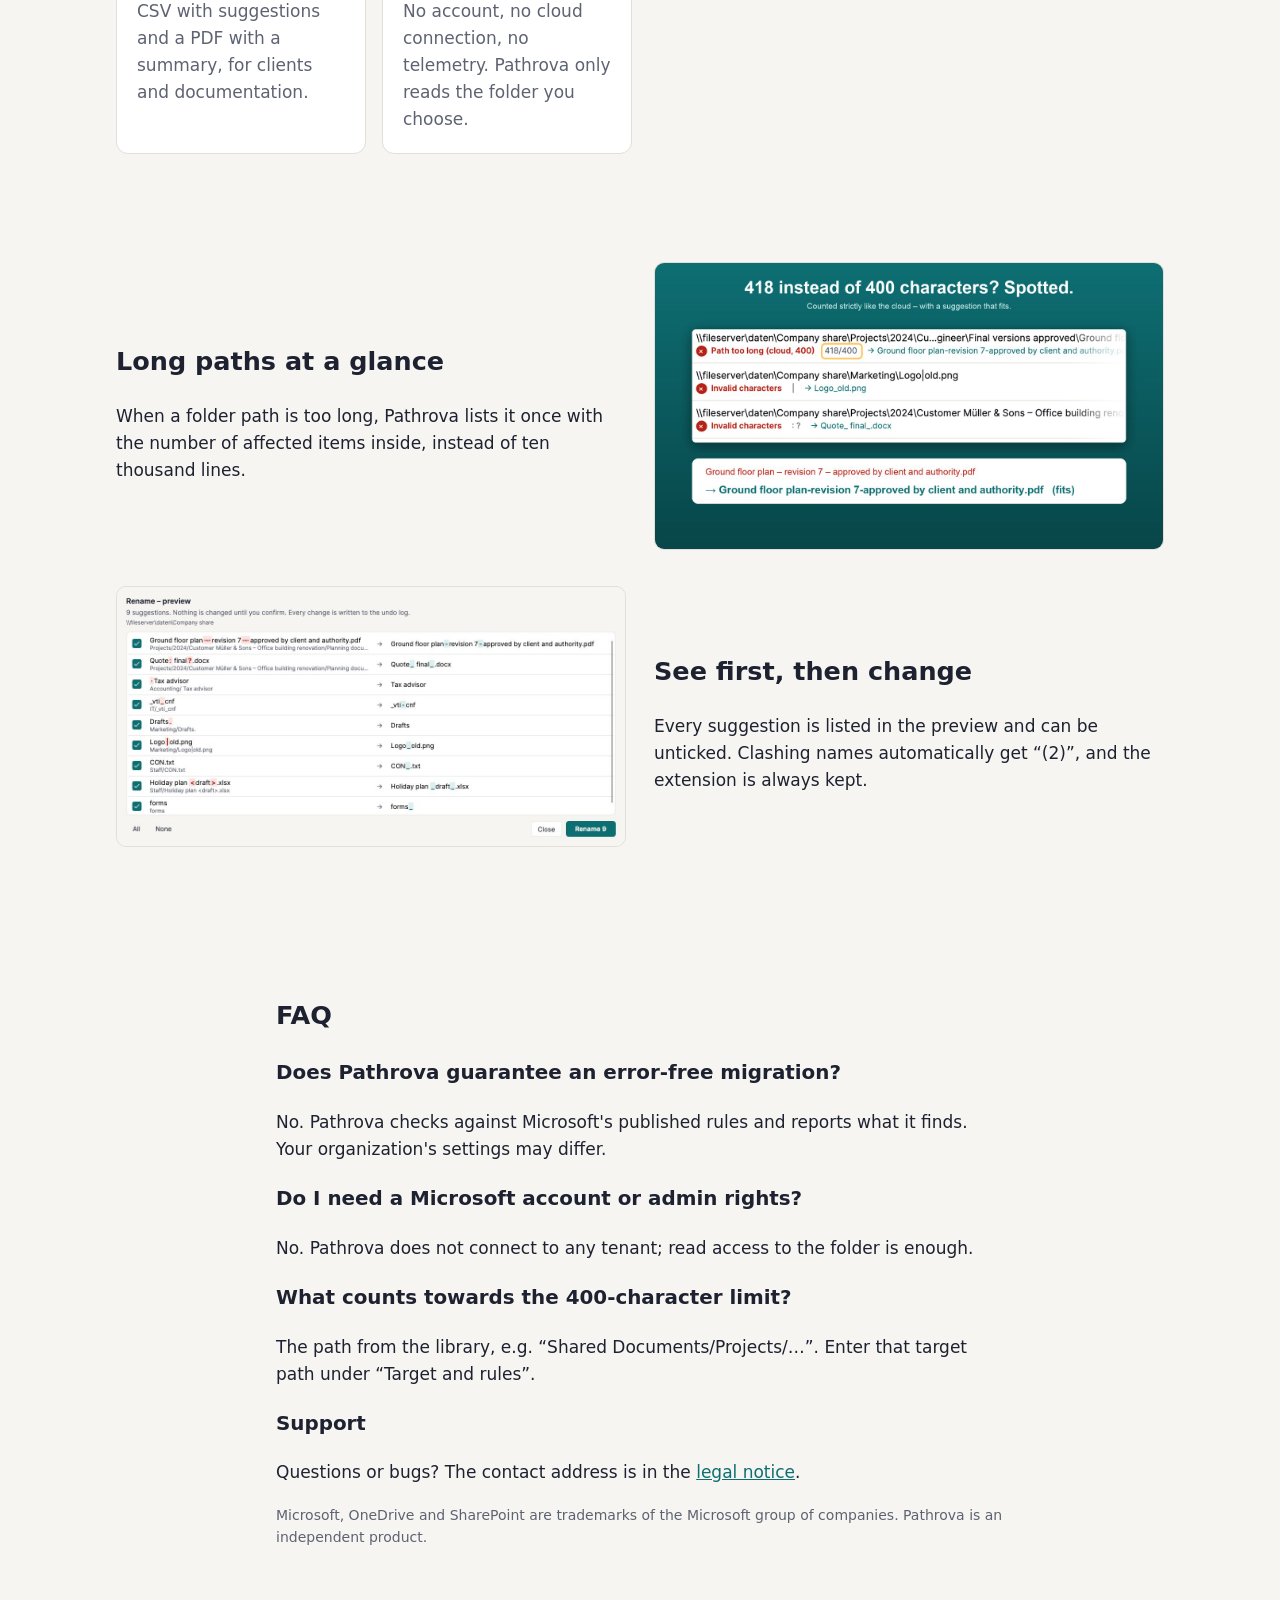
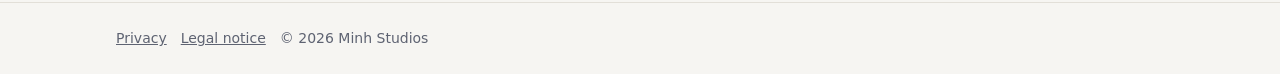
==== commit 87048ff9: "Art Review Runde 3: Icon ohne Plakette, scharfe 2x-Nahaufnahme, Marker korrekt, PDF per PyMuPDF, kei" ====
--- a/website/index.html
+++ b/website/index.html
@@ -18,7 +18,7 @@
 <ul class="points"><li><span data-l="de">Alle Probleme in einem Durchgang, nach Art gruppiert</span><span data-l="en">Every issue in one pass, grouped by type</span></li>
 <li><span data-l="de">Sicher umbenennen mit Vorschau und Rückgängig</span><span data-l="en">Safe renaming with preview and undo</span></li>
 <li><span data-l="de">CSV- und PDF-Bericht für Kunden</span><span data-l="en">CSV and PDF reports for clients</span></li></ul>
-<div class="cta"><span class="badge-slot"><span data-l="de">Microsoft Store · ab November 2026</span><span data-l="en">Microsoft Store · from November 2026</span></span><a class="btn alt" href="#features"><span data-l="de">Funktionen ansehen</span><span data-l="en">See features</span></a></div>
+<div class="cta"><span class="badge-slot" role="img" aria-label="Microsoft Store"><small data-l="de">Bald im</small><small data-l="en">Coming soon to the</small><b>Microsoft Store</b></span><a class="btn alt" href="#features"><span data-l="de">Funktionen ansehen</span><span data-l="en">See features</span></a></div>
 <div class="chips"><span data-l="de">Einmalkauf, kein Abo</span><span data-l="en">One-time purchase, no subscription</span><span data-l="de">Keine Daten verlassen deinen PC</span><span data-l="en">No data leaves your PC</span><span data-l="de">von Minh Studios</span><span data-l="en">by Minh Studios</span></div>
 <p class="note"><span data-l="de">Windows 10 und 11 · x64 und ARM · Deutsch und Englisch · offline, ohne Konto</span><span data-l="en">Windows 10 and 11 · x64 and ARM · English and German · offline, no account</span></p>
 <img class="shot" data-l="de" src="img/de-hero.jpg" alt="Pathrova zeigt alle Probleme einer Firmenablage nach Art gruppiert" width="1366" height="820">
--- a/website/style.css
+++ b/website/style.css
@@ -26,6 +26,6 @@
 @media (max-width:480px){.links a{display:none}}
 .points{list-style:none;padding:0;margin:18px 0 8px;display:grid;gap:8px}.points li{display:flex;gap:10px;align-items:baseline}.points li::before{content:"✓";color:var(--on);background:var(--accent);border-radius:50%;width:22px;height:22px;flex:none;display:inline-flex;align-items:center;justify-content:center;font-size:13px;font-weight:700}
 .cta{display:flex;flex-wrap:wrap;gap:12px;align-items:center;margin-top:10px}.cta .btn{margin:0}
-.badge-slot{display:inline-flex;align-items:center;gap:10px;background:var(--ink);color:var(--bg);padding:12px 20px;border-radius:10px;font-weight:600}
+.badge-slot{display:inline-flex;flex-direction:column;justify-content:center;width:180px;height:52px;padding:0 16px;background:#111;color:#fff;border-radius:8px;border:1px solid #444;line-height:1.15}.badge-slot small{font-size:11px;opacity:.85}.badge-slot b{font-size:17px;font-weight:600}html[lang=de] .badge-slot [data-l=en],html[lang=en] .badge-slot [data-l=de]{display:none}
 .chips{display:flex;flex-wrap:wrap;gap:8px;margin-top:16px}.chips span{background:var(--surface);border:1px solid var(--line);border-radius:999px;padding:4px 12px;font-size:14px;color:var(--muted)}
 html[lang=de] .chips [data-l=en],html[lang=en] .chips [data-l=de]{display:none}
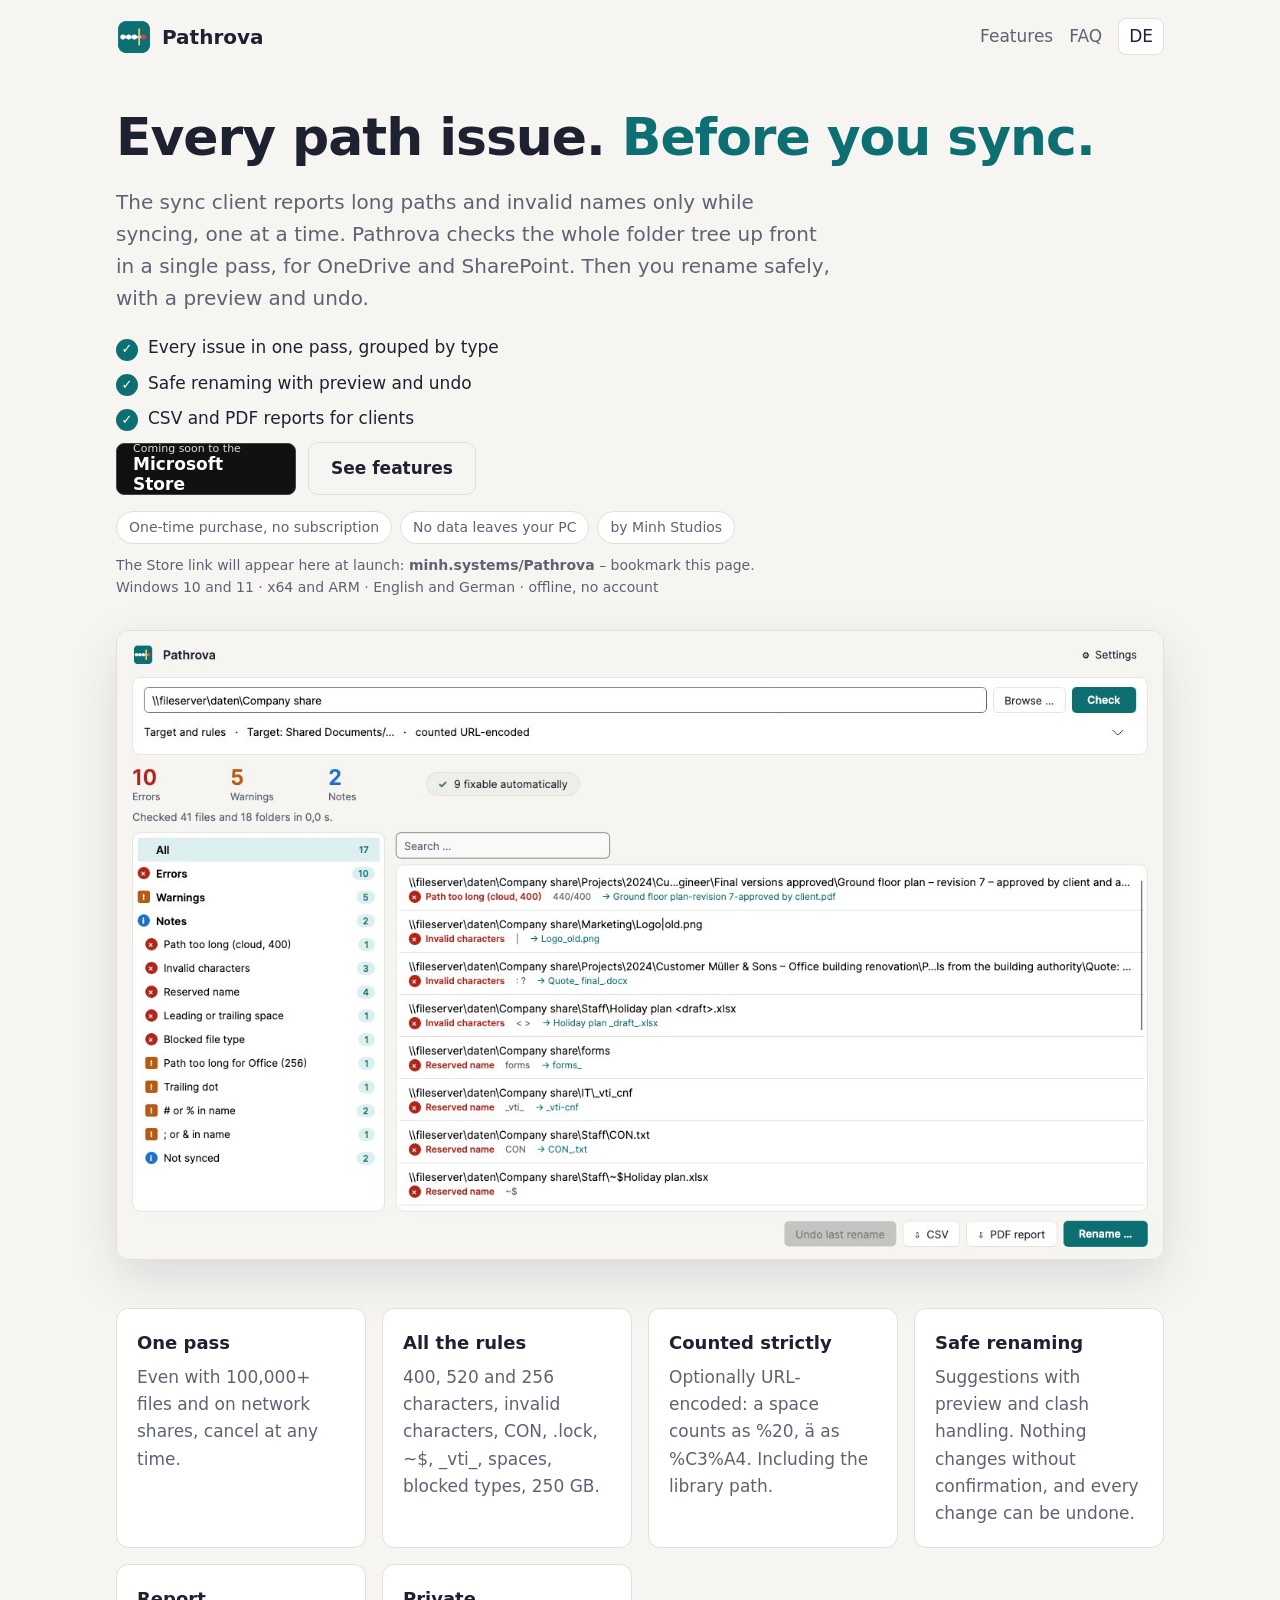
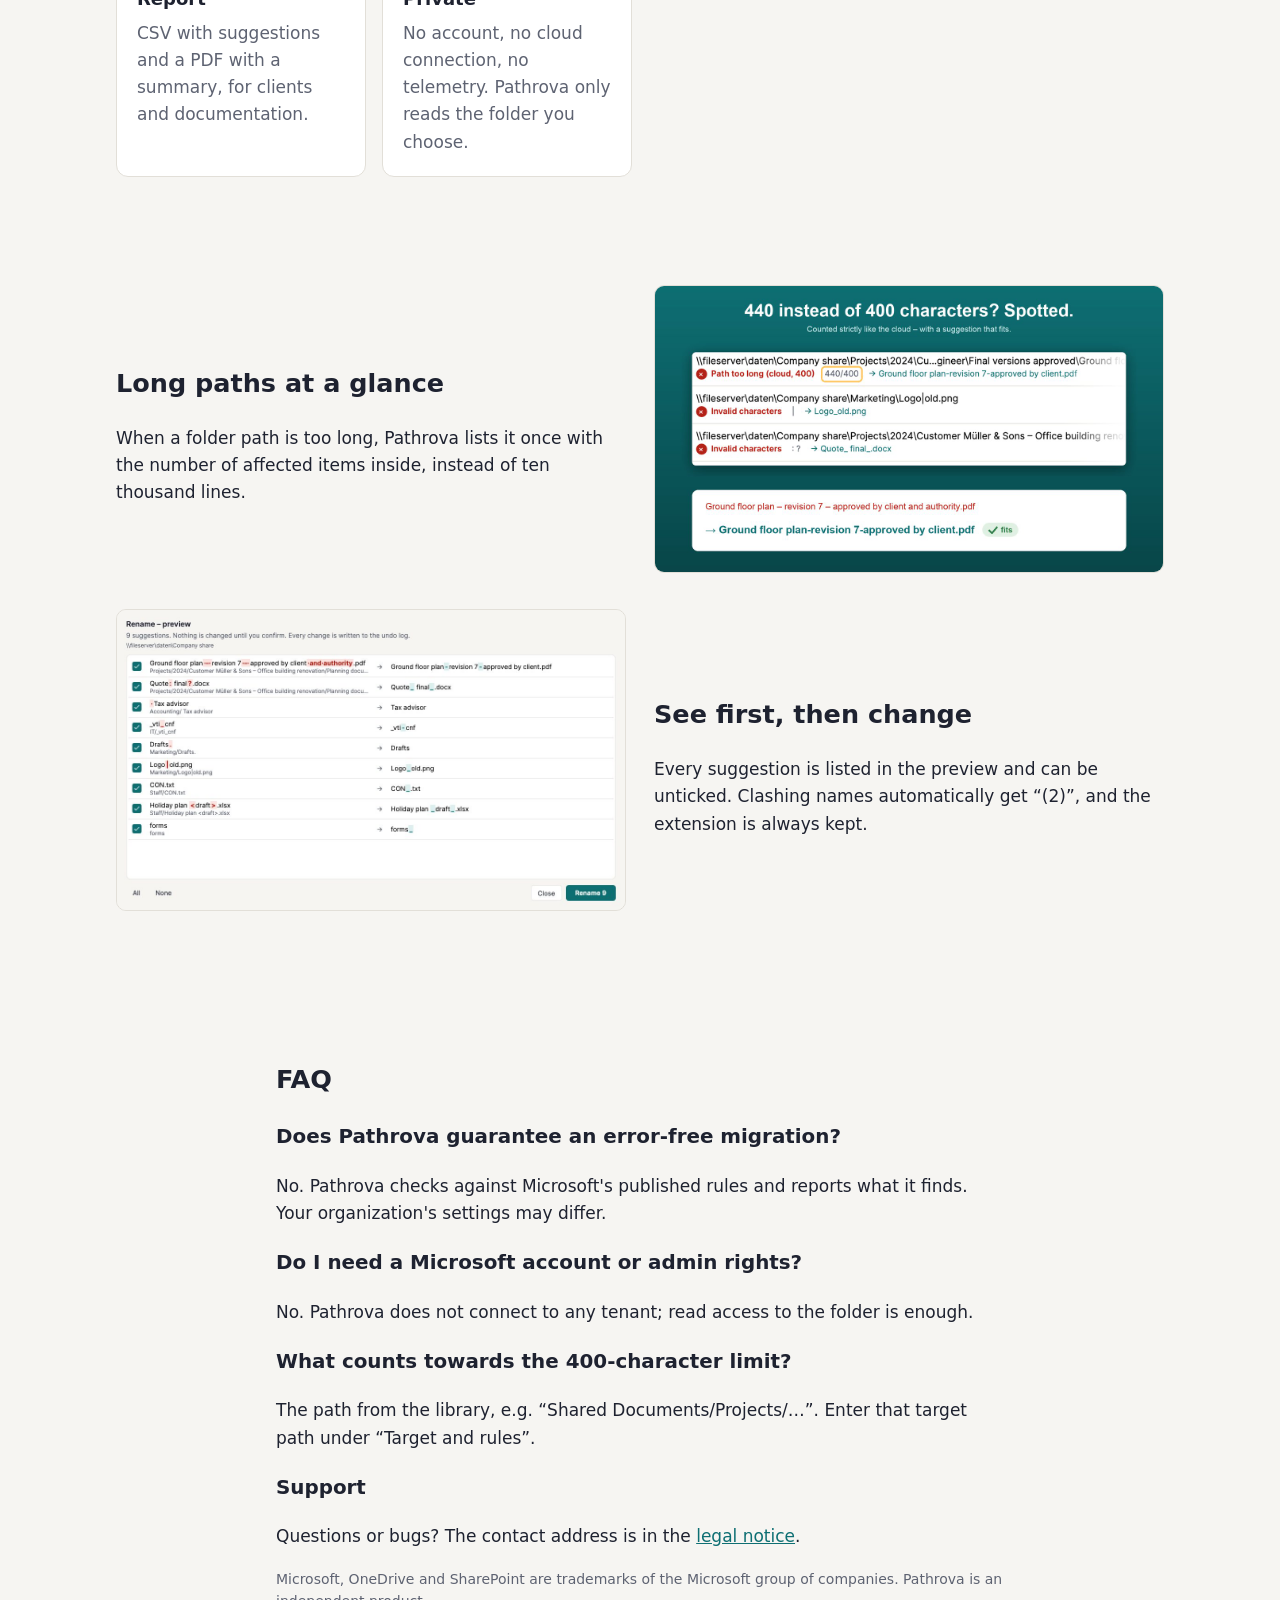
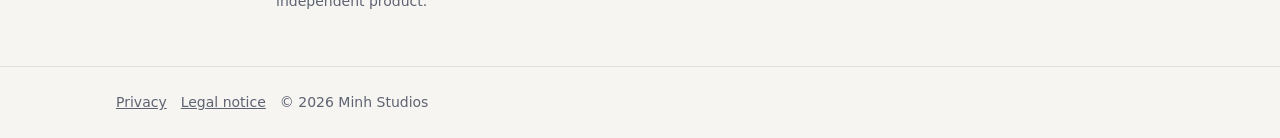
==== commit 865029d0: "Art Review Runde 4: Bericht zählt wie die App, Icon ausbalanciert, Füllwörter beim Kürzen, 2x-Vorsch" ====
--- a/website/index.html
+++ b/website/index.html
@@ -20,7 +20,7 @@
 <li><span data-l="de">CSV- und PDF-Bericht für Kunden</span><span data-l="en">CSV and PDF reports for clients</span></li></ul>
 <div class="cta"><span class="badge-slot" role="img" aria-label="Microsoft Store"><small data-l="de">Bald im</small><small data-l="en">Coming soon to the</small><b>Microsoft Store</b></span><a class="btn alt" href="#features"><span data-l="de">Funktionen ansehen</span><span data-l="en">See features</span></a></div>
 <div class="chips"><span data-l="de">Einmalkauf, kein Abo</span><span data-l="en">One-time purchase, no subscription</span><span data-l="de">Keine Daten verlassen deinen PC</span><span data-l="en">No data leaves your PC</span><span data-l="de">von Minh Studios</span><span data-l="en">by Minh Studios</span></div>
-<p class="note"><span data-l="de">Windows 10 und 11 · x64 und ARM · Deutsch und Englisch · offline, ohne Konto</span><span data-l="en">Windows 10 and 11 · x64 and ARM · English and German · offline, no account</span></p>
+<p class="note"><span data-l="de">Zum Start steht der Store-Link hier: <b>minh.systems/Pathrova</b> – Seite merken.</span><span data-l="en">The Store link will appear here at launch: <b>minh.systems/Pathrova</b> – bookmark this page.</span><br><span data-l="de">Windows 10 und 11 · x64 und ARM · Deutsch und Englisch · offline, ohne Konto</span><span data-l="en">Windows 10 and 11 · x64 and ARM · English and German · offline, no account</span></p>
 <img class="shot" data-l="de" src="img/de-hero.jpg" alt="Pathrova zeigt alle Probleme einer Firmenablage nach Art gruppiert" width="1366" height="820">
 <img class="shot" data-l="en" src="img/en-hero.jpg" alt="Pathrova showing all issues of a company share grouped by type" width="1366" height="820">
 </div>
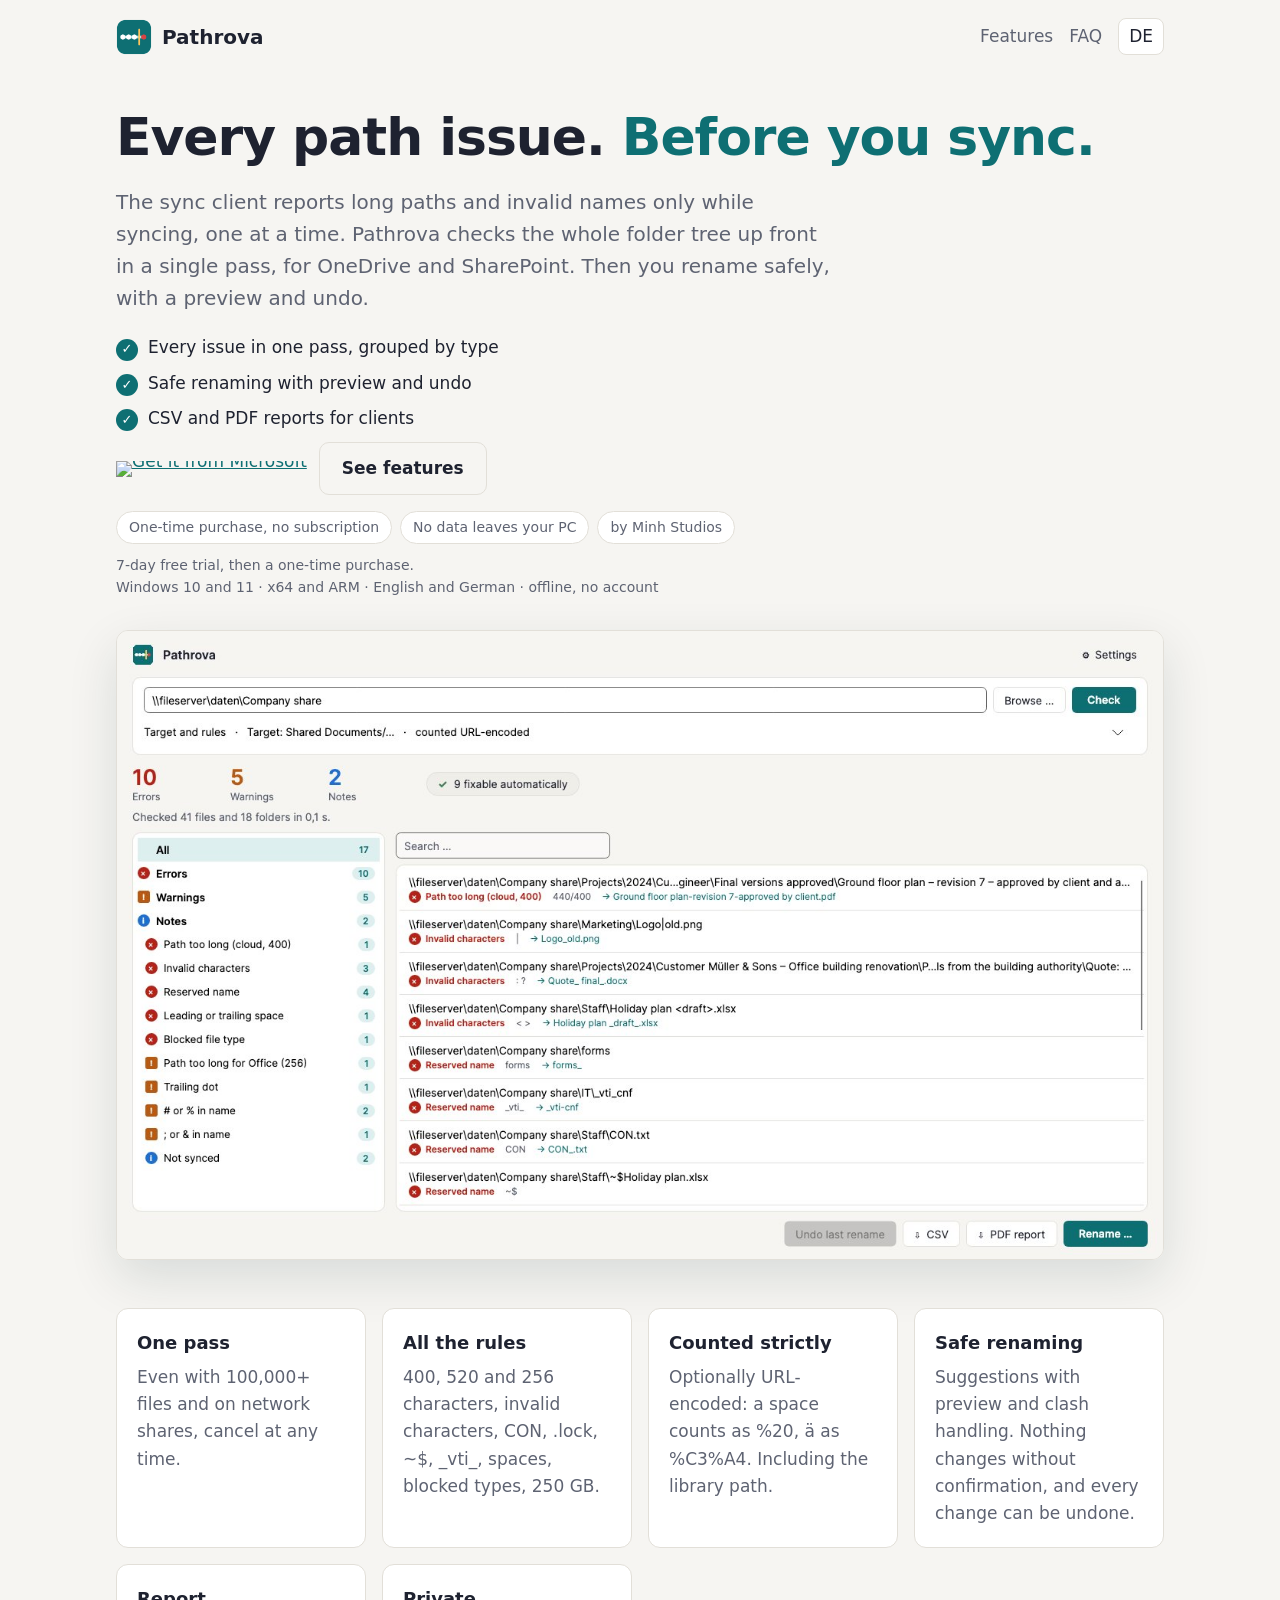
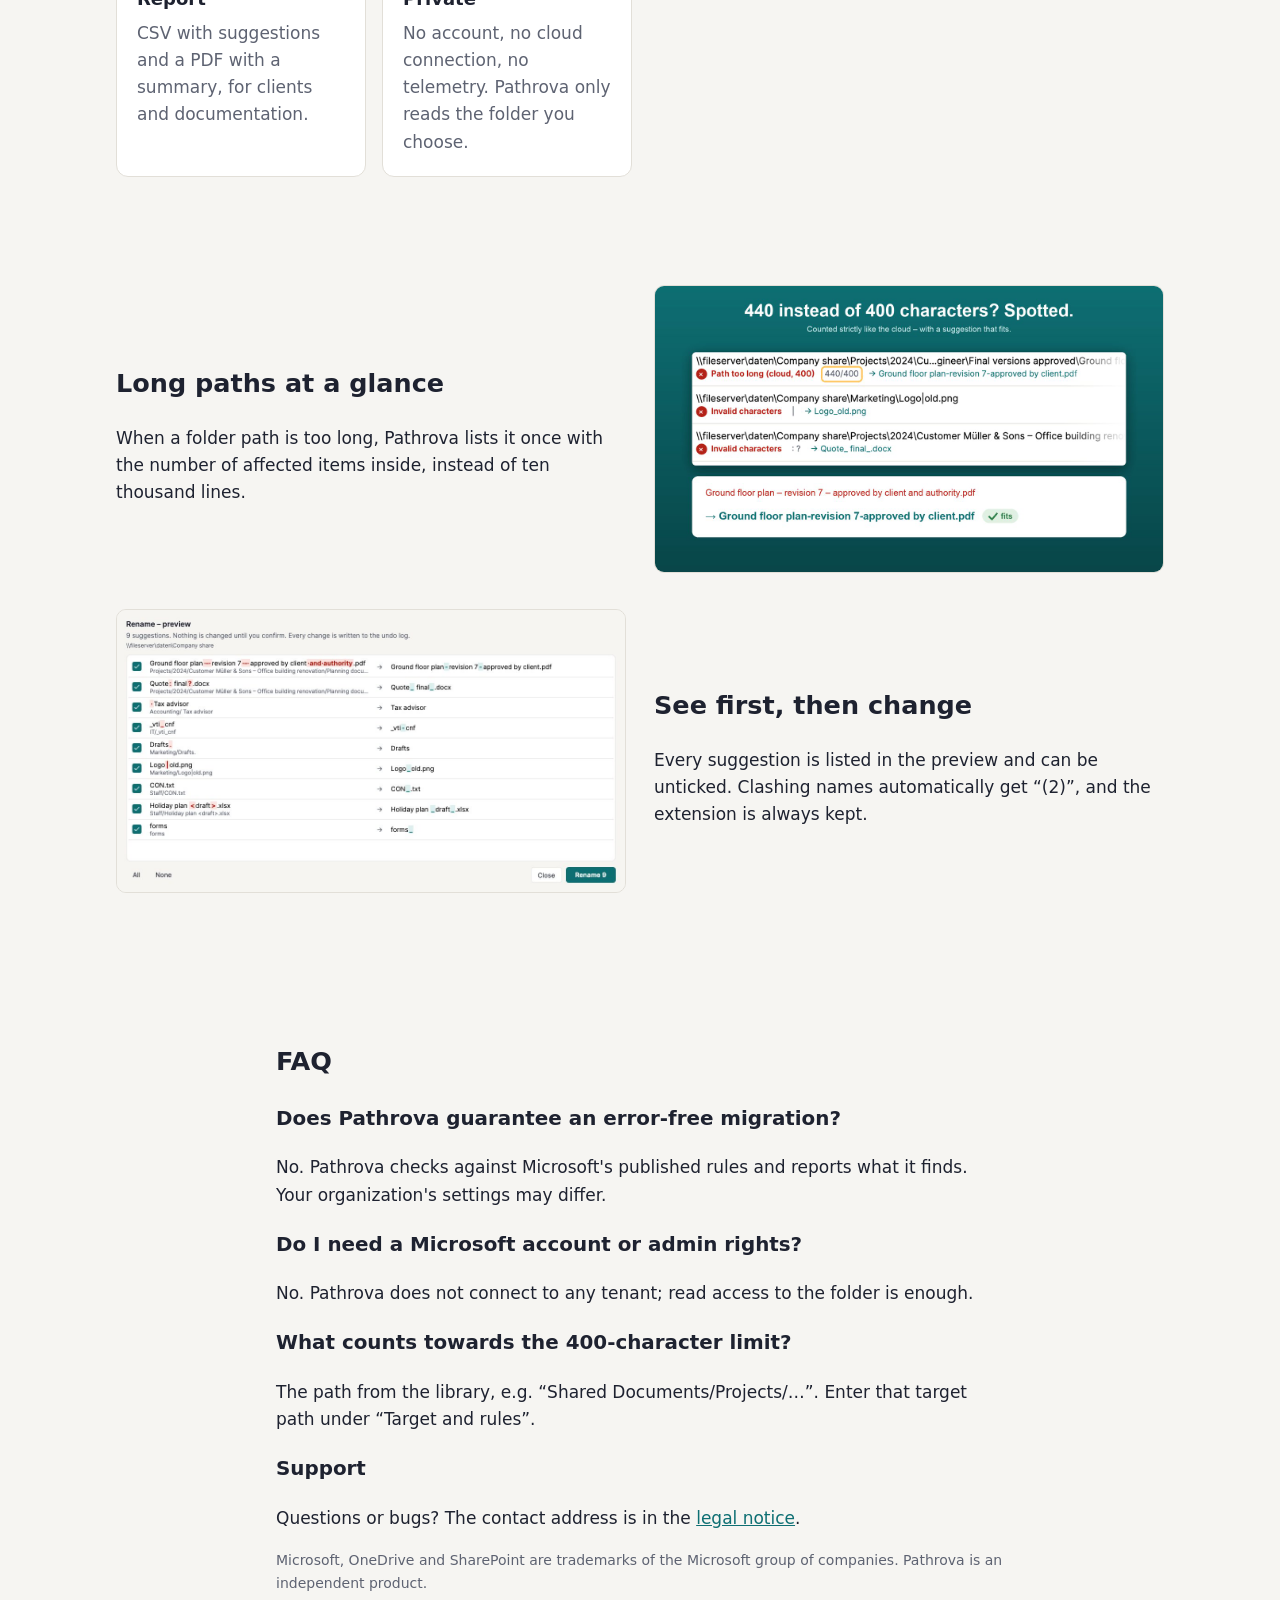
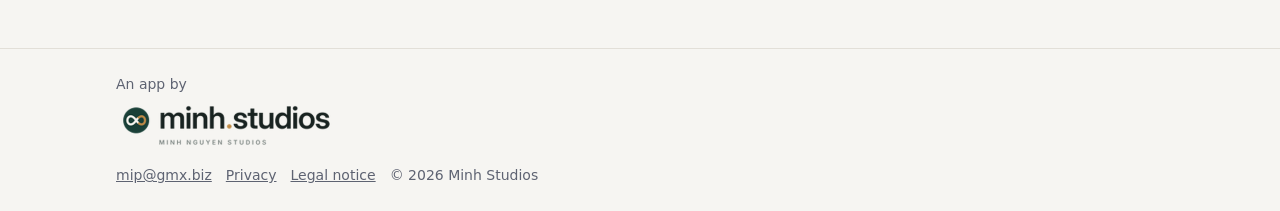
==== commit feef7c62: "Store-Optimierung: echte Windows-Bilder, ASO-Texte, Website mit Store-Link und Sitemap, Kürzung nur " ====
--- a/website/index.html
+++ b/website/index.html
@@ -2,9 +2,11 @@
 <html lang="de">
 <head>
 <meta charset="utf-8"><meta name="viewport" content="width=device-width,initial-scale=1">
-<title>Pathrova – Pfadprüfer für Cloud-Migration</title>
+<title>Pfad zu lang? Pathrova prüft Pfade vor der OneDrive- und SharePoint-Migration</title>
 <meta name="description" content="Pathrova findet zu lange Pfade, ungültige Zeichen und gesperrte Namen, bevor du Ordner nach OneDrive oder SharePoint synchronisierst – alle auf einmal, mit sicherem Umbenennen und Bericht.">
 <meta property="og:title" content="Pathrova – Pfadprüfer für Cloud-Migration"><meta property="og:image" content="https://minh.systems/Pathrova/img/de-hero.jpg">
+<link rel="canonical" href="https://minh.systems/Pathrova/"><meta property="og:url" content="https://minh.systems/Pathrova/">
+<script type="application/ld+json">{"@context":"https://schema.org","@type":"SoftwareApplication","name":"Pathrova","operatingSystem":"Windows 10, Windows 11","applicationCategory":"UtilitiesApplication","offers":{"@type":"Offer","price":"14.99","priceCurrency":"EUR"},"downloadUrl":"https://apps.microsoft.com/detail/9NJN21Z01WPM?cid=website","publisher":{"@type":"Organization","name":"Minh Studios","url":"https://minh.systems/"}}</script>
 <link rel="icon" href="favicon.png"><link rel="stylesheet" href="style.css"><script src="lang.js"></script>
 </head>
 <body>
@@ -18,9 +20,9 @@
 <ul class="points"><li><span data-l="de">Alle Probleme in einem Durchgang, nach Art gruppiert</span><span data-l="en">Every issue in one pass, grouped by type</span></li>
 <li><span data-l="de">Sicher umbenennen mit Vorschau und Rückgängig</span><span data-l="en">Safe renaming with preview and undo</span></li>
 <li><span data-l="de">CSV- und PDF-Bericht für Kunden</span><span data-l="en">CSV and PDF reports for clients</span></li></ul>
-<div class="cta"><span class="badge-slot" role="img" aria-label="Microsoft Store"><small data-l="de">Bald im</small><small data-l="en">Coming soon to the</small><b>Microsoft Store</b></span><a class="btn alt" href="#features"><span data-l="de">Funktionen ansehen</span><span data-l="en">See features</span></a></div>
+<div class="cta"><a class="store-badge" data-l="de" href="https://apps.microsoft.com/detail/9NJN21Z01WPM?cid=website&amp;mode=direct"><img src="https://get.microsoft.com/images/de%20dark.svg" width="200" alt="Jetzt im Microsoft Store erhältlich"></a><a class="store-badge" data-l="en" href="https://apps.microsoft.com/detail/9NJN21Z01WPM?cid=website&amp;mode=direct"><img src="https://get.microsoft.com/images/en-us%20dark.svg" width="200" alt="Get it from Microsoft"></a><a class="btn alt" href="#features"><span data-l="de">Funktionen ansehen</span><span data-l="en">See features</span></a></div>
 <div class="chips"><span data-l="de">Einmalkauf, kein Abo</span><span data-l="en">One-time purchase, no subscription</span><span data-l="de">Keine Daten verlassen deinen PC</span><span data-l="en">No data leaves your PC</span><span data-l="de">von Minh Studios</span><span data-l="en">by Minh Studios</span></div>
-<p class="note"><span data-l="de">Zum Start steht der Store-Link hier: <b>minh.systems/Pathrova</b> – Seite merken.</span><span data-l="en">The Store link will appear here at launch: <b>minh.systems/Pathrova</b> – bookmark this page.</span><br><span data-l="de">Windows 10 und 11 · x64 und ARM · Deutsch und Englisch · offline, ohne Konto</span><span data-l="en">Windows 10 and 11 · x64 and ARM · English and German · offline, no account</span></p>
+<p class="note"><span data-l="de">7 Tage kostenlos testen, danach Einmalkauf.</span><span data-l="en">7-day free trial, then a one-time purchase.</span><br><span data-l="de">Windows 10 und 11 · x64 und ARM · Deutsch und Englisch · offline, ohne Konto</span><span data-l="en">Windows 10 and 11 · x64 and ARM · English and German · offline, no account</span></p>
 <img class="shot" data-l="de" src="img/de-hero.jpg" alt="Pathrova zeigt alle Probleme einer Firmenablage nach Art gruppiert" width="1366" height="820">
 <img class="shot" data-l="en" src="img/en-hero.jpg" alt="Pathrova showing all issues of a company share grouped by type" width="1366" height="820">
 </div>
@@ -54,6 +56,6 @@
 <p class="note"><span data-l="de">Microsoft, OneDrive und SharePoint sind Marken der Microsoft-Unternehmensgruppe. Pathrova ist ein unabhängiges Produkt.</span><span data-l="en">Microsoft, OneDrive and SharePoint are trademarks of the Microsoft group of companies. Pathrova is an independent product.</span></p>
 </div></section>
 
-<footer><div class="wrap"><a href="privacy.html"><span data-l="de">Datenschutz</span><span data-l="en">Privacy</span></a><a href="https://minh.systems/impressum/"><span data-l="de">Impressum</span><span data-l="en">Legal notice</span></a><span>© 2026 Minh Studios</span></div></footer>
+<footer><div class="wrap"><a class="studio" href="https://minh.systems/"><span data-l="de">Eine App von</span><span data-l="en">An app by</span><img src="img/minh_studios.png" alt="Minh Nguyen Studios" width="240" height="60"></a><a href="mailto:mip@gmx.biz">mip@gmx.biz</a><a href="privacy.html"><span data-l="de">Datenschutz</span><span data-l="en">Privacy</span></a><a href="https://minh.systems/impressum/"><span data-l="de">Impressum</span><span data-l="en">Legal notice</span></a><span>© 2026 Minh Studios</span></div></footer>
 </body>
 </html>
--- a/website/style.css
+++ b/website/style.css
@@ -29,3 +29,5 @@
 .badge-slot{display:inline-flex;flex-direction:column;justify-content:center;width:180px;height:52px;padding:0 16px;background:#111;color:#fff;border-radius:8px;border:1px solid #444;line-height:1.15}.badge-slot small{font-size:11px;opacity:.85}.badge-slot b{font-size:17px;font-weight:600}html[lang=de] .badge-slot [data-l=en],html[lang=en] .badge-slot [data-l=de]{display:none}
 .chips{display:flex;flex-wrap:wrap;gap:8px;margin-top:16px}.chips span{background:var(--surface);border:1px solid var(--line);border-radius:999px;padding:4px 12px;font-size:14px;color:var(--muted)}
 html[lang=de] .chips [data-l=en],html[lang=en] .chips [data-l=de]{display:none}
+.store-badge{display:inline-block;line-height:0}.store-badge img{height:auto}
+footer .studio{display:flex;flex-direction:column;align-items:flex-start;gap:6px;margin-bottom:14px;text-decoration:none}footer .studio img{width:220px;max-width:70vw;height:auto;display:block}
